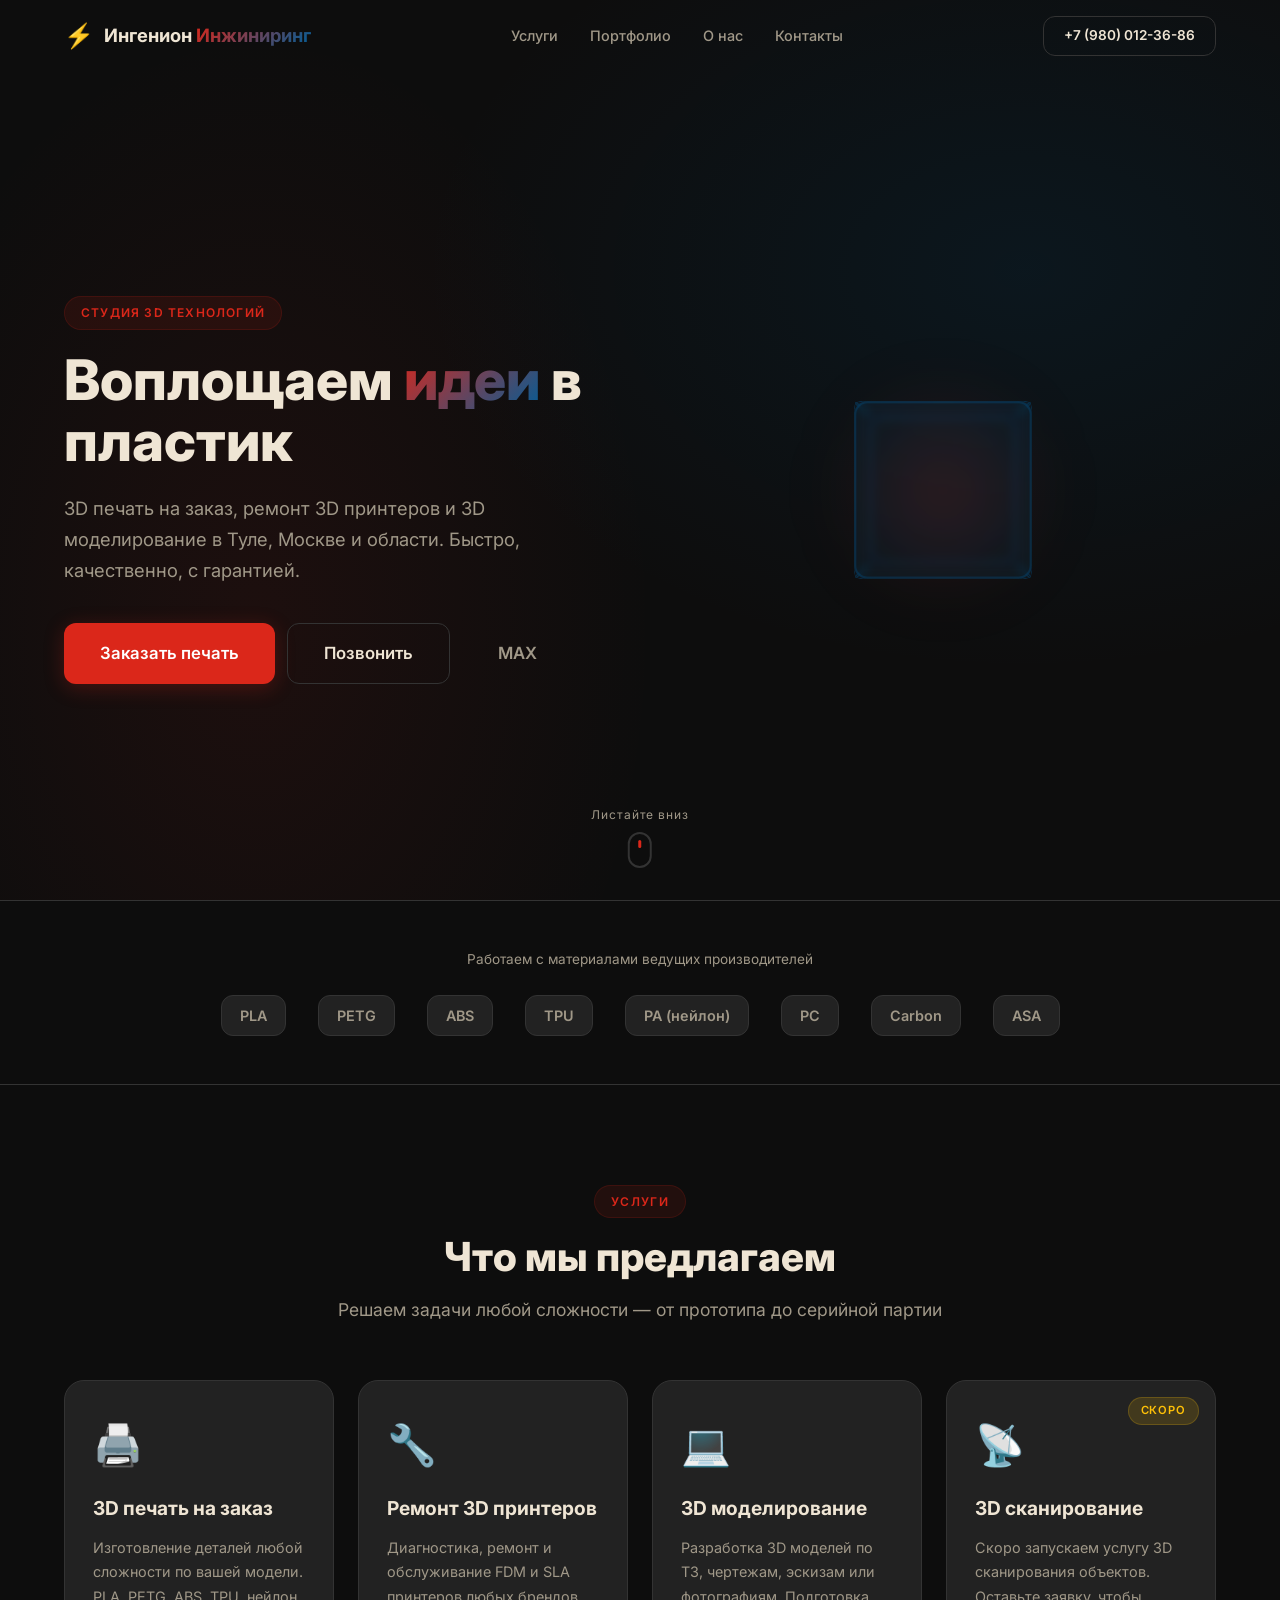
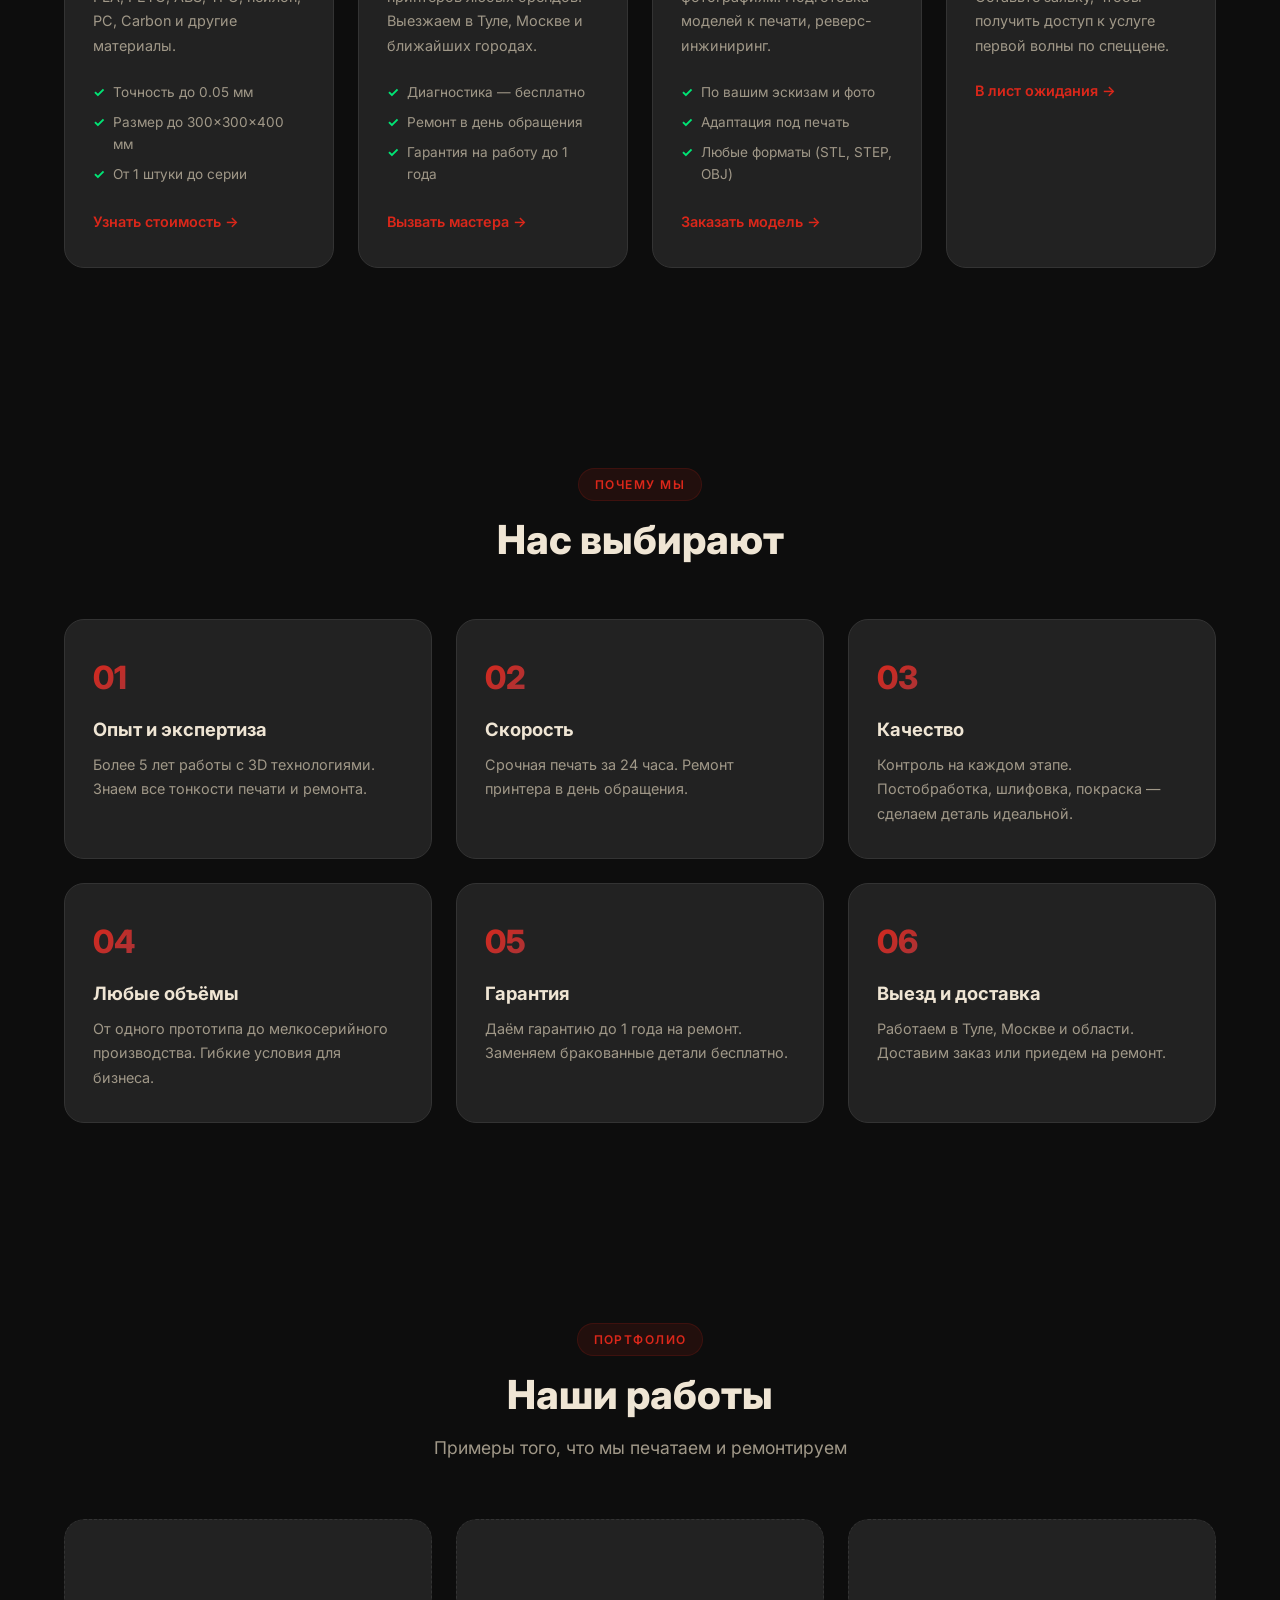
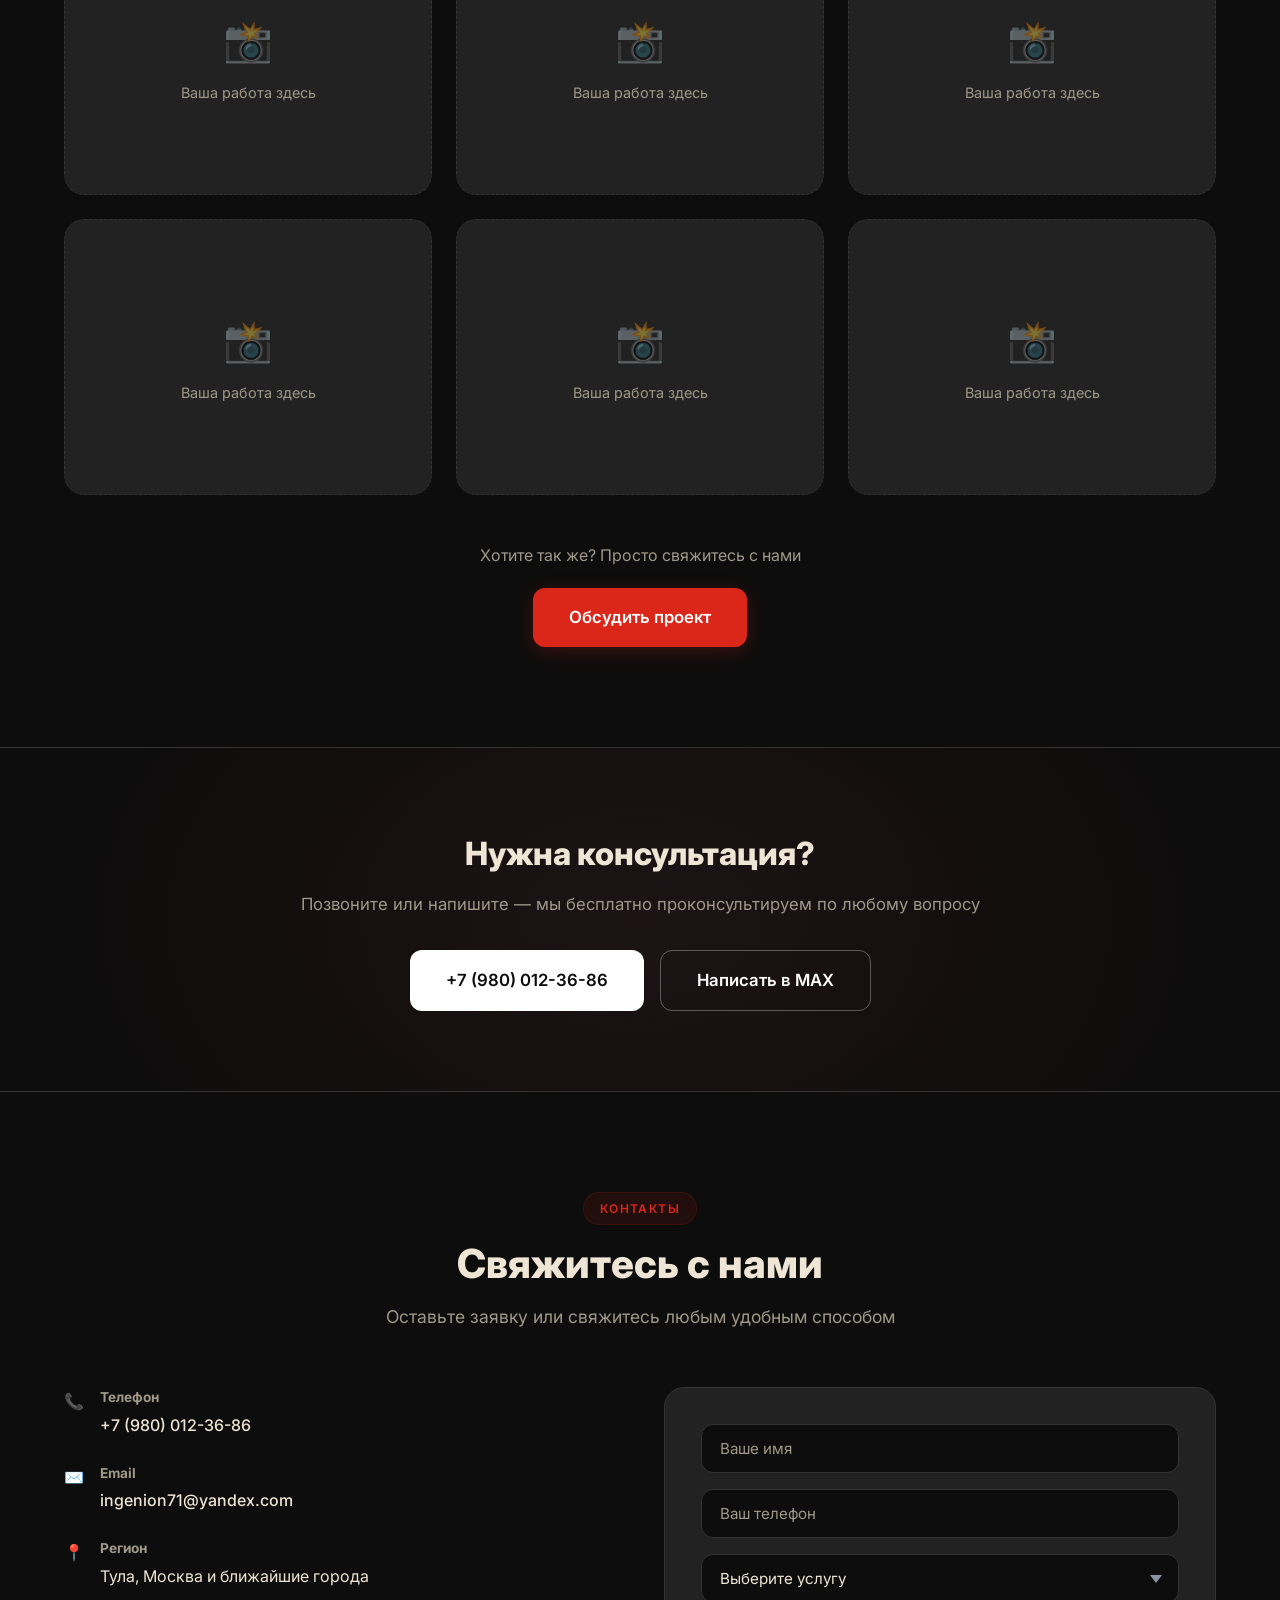
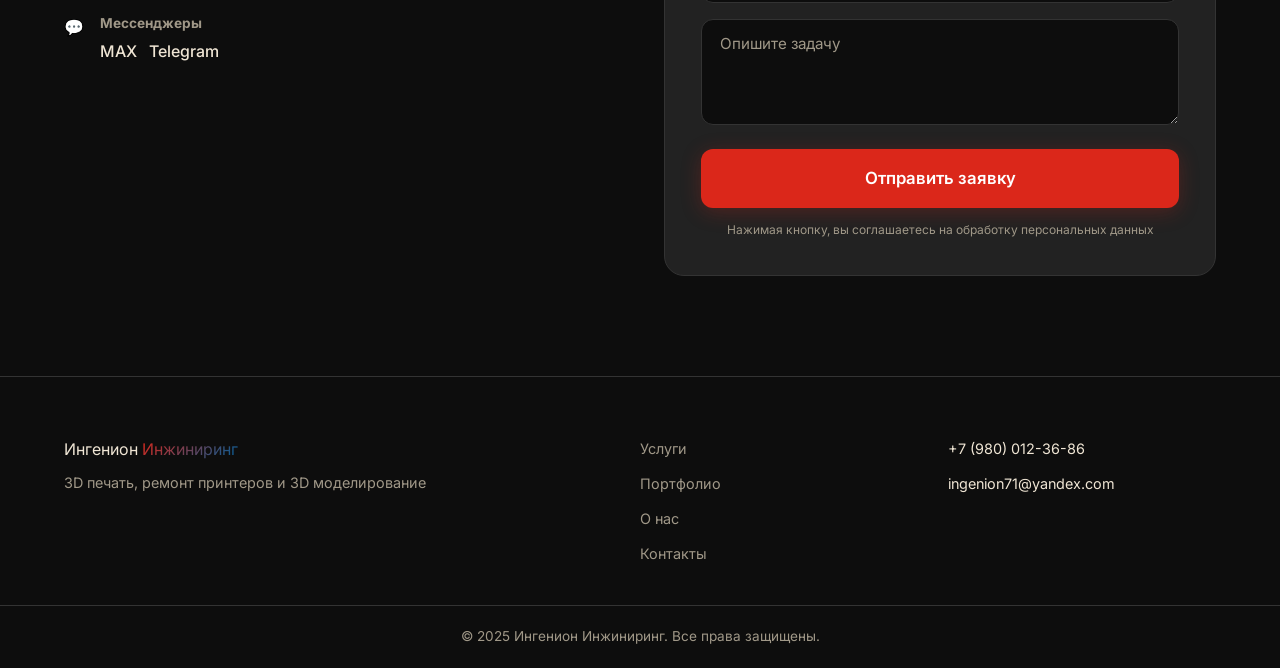
==== index.html @ 00304f0b "initial commit" ====
<!DOCTYPE html>
<html lang="ru">
<head>
  <meta charset="UTF-8">
  <meta name="viewport" content="width=device-width, initial-scale=1.0">
  <title>Ингенион Инжиниринг — 3D печать на заказ, ремонт 3D принтеров</title>
  <meta name="description" content="Ингенион Инжиниринг — профессиональная 3D печать на заказ, ремонт 3D принтеров и 3D моделирование. Тула, Москва и область.">
  <meta name="keywords" content="3д печать, ремонт 3д принтеров, 3д моделирование, 3д сканирование, Тула, Москва">
  <link rel="icon" type="image/svg+xml" href="data:image/svg+xml,<svg xmlns='http://www.w3.org/2000/svg' viewBox='0 0 100 100'><text y='.9em' font-size='90'>⚙️</text></svg>">

  <meta property="og:title" content="Ингенион Инжиниринг — 3D печать и ремонт">
  <meta property="og:description" content="Профессиональная 3D печать на заказ, ремонт 3D принтеров и моделирование">
  <meta property="og:type" content="website">
  <meta property="og:url" content="https://ingenion.ru">

  <link rel="preconnect" href="https://fonts.googleapis.com">
  <link rel="preconnect" href="https://fonts.gstatic.com" crossorigin>
  <link href="https://fonts.googleapis.com/css2?family=Inter:wght@400;500;600;700;800&family=JetBrains+Mono:wght@500&display=swap" rel="stylesheet">
  <link rel="stylesheet" href="css/style.css">
</head>
<body>

  <!-- PRELOADER -->
  <div class="preloader" id="preloader">
    <div class="preloader__spinner"></div>
  </div>

  <!-- HEADER / NAV -->
  <header class="header" id="header">
    <div class="container header__inner">
      <a href="#hero" class="logo">
        <span class="logo__icon">⚡</span>
        <span class="logo__text">Ингенион <span class="logo__accent">Инжиниринг</span></span>
      </a>
      <nav class="nav" id="nav">
        <ul class="nav__list">
          <li><a href="#services" class="nav__link">Услуги</a></li>
          <li><a href="#portfolio" class="nav__link">Портфолио</a></li>
          <li><a href="#about" class="nav__link">О нас</a></li>
          <li><a href="#contact" class="nav__link">Контакты</a></li>
        </ul>
      </nav>
      <div class="header__actions">
        <a href="tel:+79800123686" class="btn btn--sm btn--outline header__phone">+7 (980) 012-36-86</a>
        <button class="burger" id="burger" aria-label="Меню">
          <span></span><span></span><span></span>
        </button>
      </div>
    </div>
  </header>

  <!-- HERO -->
  <section class="hero" id="hero">
    <div class="hero__bg"></div>
    <div class="container hero__inner">
      <div class="hero__content animate-up">
        <span class="hero__badge">Студия 3D технологий</span>
        <h1 class="hero__title">Воплощаем <span class="text-accent">идеи</span> в пластик</h1>
        <p class="hero__subtitle">
          3D печать на заказ, ремонт 3D принтеров и 3D моделирование в Туле, Москве и области.
          Быстро, качественно, с гарантией.
        </p>
        <div class="hero__actions">
          <a href="#contact" class="btn btn--lg btn--primary">Заказать печать</a>
          <a href="tel:+79800123686" class="btn btn--lg btn--outline">Позвонить</a>
          <a href="#" target="_blank" rel="noopener" class="btn btn--lg btn--ghost">MAX</a>
        </div>
      </div>
      <div class="hero__visual animate-up" style="animation-delay:0.15s">
        <div class="hero__model">
          <div class="hero__cube">
            <div class="hero__cube-face hero__cube-face--front"></div>
            <div class="hero__cube-face hero__cube-face--back"></div>
            <div class="hero__cube-face hero__cube-face--right"></div>
            <div class="hero__cube-face hero__cube-face--left"></div>
            <div class="hero__cube-face hero__cube-face--top"></div>
            <div class="hero__cube-face hero__cube-face--bottom"></div>
            <div class="hero__cube-glow"></div>
          </div>
        </div>
      </div>
    </div>
    <div class="hero__scroll">
      <span>Листайте вниз</span>
      <div class="hero__scroll-mouse"></div>
    </div>
  </section>

  <!-- PARTNERS / TRUST BAR -->
  <section class="trust-bar">
    <div class="container">
      <p class="trust-bar__label">Работаем с материалами ведущих производителей</p>
      <div class="trust-bar__logos">
        <span>PLA</span><span>PETG</span><span>ABS</span><span>TPU</span>
        <span>PA (нейлон)</span><span>PC</span><span>Carbon</span><span>ASA</span>
      </div>
    </div>
  </section>

  <!-- SERVICES -->
  <section class="section services" id="services">
    <div class="container">
      <div class="section__header animate-up">
        <span class="section__tag">Услуги</span>
        <h2 class="section__title">Что мы предлагаем</h2>
        <p class="section__desc">Решаем задачи любой сложности — от прототипа до серийной партии</p>
      </div>
      <div class="services__grid">
        <div class="service-card animate-up" style="animation-delay:0.05s">
          <div class="service-card__icon">🖨️</div>
          <h3 class="service-card__title">3D печать на заказ</h3>
          <p class="service-card__desc">Изготовление деталей любой сложности по вашей модели. PLA, PETG, ABS, TPU, нейлон, PC, Carbon и другие материалы.</p>
          <ul class="service-card__features">
            <li>Точность до 0.05 мм</li>
            <li>Размер до 300×300×400 мм</li>
            <li>От 1 штуки до серии</li>
          </ul>
          <a href="#contact" class="service-card__cta">Узнать стоимость →</a>
        </div>

        <div class="service-card animate-up" style="animation-delay:0.1s">
          <div class="service-card__icon">🔧</div>
          <h3 class="service-card__title">Ремонт 3D принтеров</h3>
          <p class="service-card__desc">Диагностика, ремонт и обслуживание FDM и SLA принтеров любых брендов. Выезжаем в Туле, Москве и ближайших городах.</p>
          <ul class="service-card__features">
            <li>Диагностика — бесплатно</li>
            <li>Ремонт в день обращения</li>
            <li>Гарантия на работу до 1 года</li>
          </ul>
          <a href="#contact" class="service-card__cta">Вызвать мастера →</a>
        </div>

        <div class="service-card animate-up" style="animation-delay:0.15s">
          <div class="service-card__icon">💻</div>
          <h3 class="service-card__title">3D моделирование</h3>
          <p class="service-card__desc">Разработка 3D моделей по ТЗ, чертежам, эскизам или фотографиям. Подготовка моделей к печати, реверс-инжиниринг.</p>
          <ul class="service-card__features">
            <li>По вашим эскизам и фото</li>
            <li>Адаптация под печать</li>
            <li>Любые форматы (STL, STEP, OBJ)</li>
          </ul>
          <a href="#contact" class="service-card__cta">Заказать модель →</a>
        </div>

        <div class="service-card service-card--soon animate-up" style="animation-delay:0.2s">
          <div class="service-card__icon">📡</div>
          <h3 class="service-card__title">3D сканирование</h3>
          <p class="service-card__desc">Скоро запускаем услугу 3D сканирования объектов. Оставьте заявку, чтобы получить доступ к услуге первой волны по спеццене.</p>
          <span class="service-card__soon-badge">Скоро</span>
          <a href="#contact" class="service-card__cta">В лист ожидания →</a>
        </div>
      </div>
    </div>
  </section>

  <!-- WHY US -->
  <section class="section why" id="about">
    <div class="container">
      <div class="section__header animate-up">
        <span class="section__tag">Почему мы</span>
        <h2 class="section__title">Нас выбирают</h2>
      </div>
      <div class="why__grid">
        <div class="why-card animate-up">
          <div class="why-card__num">01</div>
          <h3 class="why-card__title">Опыт и экспертиза</h3>
          <p class="why-card__desc">Более 5 лет работы с 3D технологиями. Знаем все тонкости печати и ремонта.</p>
        </div>
        <div class="why-card animate-up" style="animation-delay:0.05s">
          <div class="why-card__num">02</div>
          <h3 class="why-card__title">Скорость</h3>
          <p class="why-card__desc">Срочная печать за 24 часа. Ремонт принтера в день обращения.</p>
        </div>
        <div class="why-card animate-up" style="animation-delay:0.1s">
          <div class="why-card__num">03</div>
          <h3 class="why-card__title">Качество</h3>
          <p class="why-card__desc">Контроль на каждом этапе. Постобработка, шлифовка, покраска — сделаем деталь идеальной.</p>
        </div>
        <div class="why-card animate-up" style="animation-delay:0.15s">
          <div class="why-card__num">04</div>
          <h3 class="why-card__title">Любые объёмы</h3>
          <p class="why-card__desc">От одного прототипа до мелкосерийного производства. Гибкие условия для бизнеса.</p>
        </div>
        <div class="why-card animate-up" style="animation-delay:0.2s">
          <div class="why-card__num">05</div>
          <h3 class="why-card__title">Гарантия</h3>
          <p class="why-card__desc">Даём гарантию до 1 года на ремонт. Заменяем бракованные детали бесплатно.</p>
        </div>
        <div class="why-card animate-up" style="animation-delay:0.25s">
          <div class="why-card__num">06</div>
          <h3 class="why-card__title">Выезд и доставка</h3>
          <p class="why-card__desc">Работаем в Туле, Москве и области. Доставим заказ или приедем на ремонт.</p>
        </div>
      </div>
    </div>
  </section>

  <!-- PORTFOLIO -->
  <section class="section portfolio" id="portfolio">
    <div class="container">
      <div class="section__header animate-up">
        <span class="section__tag">Портфолио</span>
        <h2 class="section__title">Наши работы</h2>
        <p class="section__desc">Примеры того, что мы печатаем и ремонтируем</p>
      </div>
      <div class="portfolio__grid">
        <div class="portfolio__item animate-up"><div class="portfolio__placeholder"><span>📸</span><p>Ваша работа здесь</p></div></div>
        <div class="portfolio__item animate-up" style="animation-delay:0.05s"><div class="portfolio__placeholder"><span>📸</span><p>Ваша работа здесь</p></div></div>
        <div class="portfolio__item animate-up" style="animation-delay:0.1s"><div class="portfolio__placeholder"><span>📸</span><p>Ваша работа здесь</p></div></div>
        <div class="portfolio__item animate-up" style="animation-delay:0.15s"><div class="portfolio__placeholder"><span>📸</span><p>Ваша работа здесь</p></div></div>
        <div class="portfolio__item animate-up" style="animation-delay:0.2s"><div class="portfolio__placeholder"><span>📸</span><p>Ваша работа здесь</p></div></div>
        <div class="portfolio__item animate-up" style="animation-delay:0.25s"><div class="portfolio__placeholder"><span>📸</span><p>Ваша работа здесь</p></div></div>
      </div>
      <div class="portfolio__cta animate-up">
        <p>Хотите так же? Просто свяжитесь с нами</p>
        <a href="#contact" class="btn btn--lg btn--primary">Обсудить проект</a>
      </div>
    </div>
  </section>

  <!-- CTA BANNER -->
  <section class="cta-banner">
    <div class="container">
      <div class="cta-banner__inner animate-up">
        <h2 class="cta-banner__title">Нужна консультация?</h2>
        <p class="cta-banner__desc">Позвоните или напишите — мы бесплатно проконсультируем по любому вопросу</p>
        <div class="cta-banner__actions">
          <a href="tel:+79800123686" class="btn btn--lg btn--white">+7 (980) 012-36-86</a>
          <a href="#" target="_blank" rel="noopener" class="btn btn--lg btn--outline btn--white-outline">Написать в MAX</a>
        </div>
      </div>
    </div>
  </section>

  <!-- CONTACT -->
  <section class="section contact" id="contact">
    <div class="container">
      <div class="section__header animate-up">
        <span class="section__tag">Контакты</span>
        <h2 class="section__title">Свяжитесь с нами</h2>
        <p class="section__desc">Оставьте заявку или свяжитесь любым удобным способом</p>
      </div>
      <div class="contact__grid">
        <div class="contact__info animate-up">
          <div class="contact__item">
            <span class="contact__icon">📞</span>
            <div>
              <strong>Телефон</strong>
              <a href="tel:+79800123686">+7 (980) 012-36-86</a>
            </div>
          </div>
          <div class="contact__item">
            <span class="contact__icon">✉️</span>
            <div>
              <strong>Email</strong>
              <a href="mailto:ingenion71@yandex.com">ingenion71@yandex.com</a>
            </div>
          </div>
          <div class="contact__item">
            <span class="contact__icon">📍</span>
            <div>
              <strong>Регион</strong>
              <span>Тула, Москва и ближайшие города</span>
            </div>
          </div>
          <div class="contact__item">
            <span class="contact__icon">💬</span>
            <div>
              <strong>Мессенджеры</strong>
              <div class="contact__socials">
                <a href="#" target="_blank" rel="noopener" class="contact__social-link">MAX</a>
                <a href="https://t.me/ingenion71" target="_blank" rel="noopener" class="contact__social-link">Telegram</a>
              </div>
            </div>
          </div>
        </div>

        <form class="contact__form animate-up" id="contactForm" style="animation-delay:0.1s">
          <div class="form__group">
            <input type="text" id="formName" class="form__input" placeholder="Ваше имя" required>
          </div>
          <div class="form__group">
            <input type="tel" id="formPhone" class="form__input" placeholder="Ваш телефон" required>
          </div>
          <div class="form__group">
            <select id="formService" class="form__input form__select">
              <option value="">Выберите услугу</option>
              <option value="3d-print">3D печать</option>
              <option value="repair">Ремонт принтера</option>
              <option value="modeling">3D моделирование</option>
              <option value="scanning">3D сканирование</option>
              <option value="other">Другое</option>
            </select>
          </div>
          <div class="form__group">
            <textarea id="formMessage" class="form__input form__textarea" placeholder="Опишите задачу" rows="4"></textarea>
          </div>
          <button type="submit" class="btn btn--lg btn--primary form__submit">Отправить заявку</button>
          <p class="form__note">Нажимая кнопку, вы соглашаетесь на обработку персональных данных</p>
        </form>
      </div>
    </div>
  </section>

  <!-- FOOTER -->
  <footer class="footer">
    <div class="container footer__inner">
      <div class="footer__brand">
        <span class="logo__text">Ингенион <span class="logo__accent">Инжиниринг</span></span>
        <p>3D печать, ремонт принтеров и 3D моделирование</p>
      </div>
      <div class="footer__links">
        <a href="#services">Услуги</a>
        <a href="#portfolio">Портфолио</a>
        <a href="#about">О нас</a>
        <a href="#contact">Контакты</a>
      </div>
      <div class="footer__contacts">
        <a href="tel:+79800123686">+7 (980) 012-36-86</a>
        <a href="mailto:ingenion71@yandex.com">ingenion71@yandex.com</a>
      </div>
    </div>
    <div class="footer__bottom">
      <div class="container">
        <p>&copy; 2025 Ингенион Инжиниринг. Все права защищены.</p>
      </div>
    </div>
  </footer>

  <!-- BACK TO TOP -->
  <button class="back-to-top" id="backToTop" aria-label="Наверх">↑</button>

  <script src="js/main.js"></script>
</body>
</html>
---- css/style.css ----
:root {
  --bg: #0d0d0d;
  --bg-alt: #1a1a1a;
  --bg-card: #222222;
  --surface: #2a2a2a;
  --border: #333333;
  --text: #efe5d4;
  --text-muted: #a09888;
  --accent: #db271a;
  --accent-hover: #e83d30;
  --accent-glow: rgba(219, 39, 26, 0.25);
  --secondary: #005d97;
  --secondary-hover: #0074b8;
  --secondary-glow: rgba(0, 93, 151, 0.25);
  --green: #00e676;
  --radius: 12px;
  --radius-lg: 20px;
  --transition: 0.3s cubic-bezier(0.4, 0, 0.2, 1);
}

*, *::before, *::after {
  margin: 0;
  padding: 0;
  box-sizing: border-box;
}

html {
  scroll-behavior: smooth;
  scroll-padding-top: 80px;
}

body {
  font-family: 'Inter', -apple-system, BlinkMacSystemFont, sans-serif;
  background: var(--bg);
  color: var(--text);
  line-height: 1.6;
  -webkit-font-smoothing: antialiased;
  overflow-x: hidden;
}

a { color: inherit; text-decoration: none; }
ul { list-style: none; }
img { max-width: 100%; display: block; }
button { cursor: pointer; border: none; background: none; font: inherit; color: inherit; }

.container {
  max-width: 1200px;
  margin: 0 auto;
  padding: 0 24px;
}

.section {
  padding: 100px 0;
}

.section__header {
  text-align: center;
  max-width: 640px;
  margin: 0 auto 56px;
}

.section__tag {
  display: inline-block;
  font-size: 0.75rem;
  font-weight: 600;
  letter-spacing: 0.12em;
  text-transform: uppercase;
  color: var(--accent);
  background: rgba(219, 39, 26, 0.1);
  padding: 6px 16px;
  border-radius: 100px;
  margin-bottom: 16px;
  border: 1px solid rgba(219, 39, 26, 0.15);
}

.section__title {
  font-size: 2.5rem;
  font-weight: 800;
  line-height: 1.15;
  margin-bottom: 16px;
}

.section__desc {
  font-size: 1.1rem;
  color: var(--text-muted);
}

.text-accent {
  background: linear-gradient(135deg, var(--accent), var(--secondary));
  -webkit-background-clip: text;
  -webkit-text-fill-color: transparent;
  background-clip: text;
}

/* BUTTONS */
.btn {
  display: inline-flex;
  align-items: center;
  justify-content: center;
  gap: 8px;
  font-weight: 600;
  border-radius: var(--radius);
  transition: var(--transition);
  white-space: nowrap;
  font-size: 0.95rem;
  padding: 12px 28px;
}

.btn--sm { padding: 8px 20px; font-size: 0.85rem; }
.btn--lg { padding: 16px 36px; font-size: 1.05rem; }

.btn--primary {
  background: var(--accent);
  color: #fff;
  box-shadow: 0 4px 20px var(--accent-glow);
}
.btn--primary:hover {
  background: var(--accent-hover);
  box-shadow: 0 6px 30px var(--accent-glow);
  transform: translateY(-2px);
}

.btn--outline {
  border: 1px solid var(--border);
  color: var(--text);
}
.btn--outline:hover {
  border-color: var(--accent);
  color: var(--accent);
  transform: translateY(-2px);
}

.btn--ghost {
  color: var(--text-muted);
}
.btn--ghost:hover {
  color: var(--text);
  transform: translateY(-2px);
}

.btn--white {
  background: #fff;
  color: var(--bg);
}
.btn--white:hover {
  background: #e4e8f0;
  transform: translateY(-2px);
}

.btn--white-outline {
  border-color: rgba(255,255,255,0.3);
  color: #fff;
}
.btn--white-outline:hover {
  border-color: #fff;
  transform: translateY(-2px);
}

/* PRELOADER */
.preloader {
  position: fixed;
  inset: 0;
  z-index: 9999;
  background: var(--bg);
  display: flex;
  align-items: center;
  justify-content: center;
  transition: opacity 0.5s, visibility 0.5s;
}
.preloader.hidden {
  opacity: 0;
  visibility: hidden;
}
.preloader__spinner {
  width: 40px;
  height: 40px;
  border: 3px solid var(--border);
  border-top-color: var(--accent);
  border-radius: 50%;
  animation: spin 0.8s linear infinite;
}
@keyframes spin {
  to { transform: rotate(360deg); }
}

/* HEADER */
.header {
  position: fixed;
  top: 0;
  left: 0;
  right: 0;
  z-index: 100;
  padding: 16px 0;
  transition: var(--transition);
}
.header.scrolled {
  background: rgba(11, 13, 18, 0.85);
  backdrop-filter: blur(20px);
  -webkit-backdrop-filter: blur(20px);
  border-bottom: 1px solid var(--border);
  padding: 10px 0;
}
.header__inner {
  display: flex;
  align-items: center;
  justify-content: space-between;
}

.logo {
  display: flex;
  align-items: center;
  gap: 10px;
  font-weight: 700;
  font-size: 1.15rem;
}
.logo__icon {
  font-size: 1.5rem;
}
.logo__accent {
  background: linear-gradient(135deg, var(--accent), var(--secondary));
  -webkit-background-clip: text;
  -webkit-text-fill-color: transparent;
  background-clip: text;
}

.nav__list {
  display: flex;
  gap: 32px;
}
.nav__link {
  font-size: 0.9rem;
  font-weight: 500;
  color: var(--text-muted);
  transition: var(--transition);
  position: relative;
}
.nav__link::after {
  content: '';
  position: absolute;
  bottom: -4px;
  left: 0;
  width: 0;
  height: 2px;
  background: var(--accent);
  transition: var(--transition);
}
.nav__link:hover {
  color: var(--text);
}
.nav__link:hover::after {
  width: 100%;
}

.header__actions {
  display: flex;
  align-items: center;
  gap: 16px;
}

.header__phone {
  display: none;
}

.burger {
  display: none;
  flex-direction: column;
  gap: 5px;
  padding: 4px;
}
.burger span {
  display: block;
  width: 24px;
  height: 2px;
  background: var(--text);
  border-radius: 2px;
  transition: var(--transition);
}
.burger.active span:nth-child(1) {
  transform: rotate(45deg) translate(5px, 5px);
}
.burger.active span:nth-child(2) {
  opacity: 0;
}
.burger.active span:nth-child(3) {
  transform: rotate(-45deg) translate(5px, -5px);
}

/* HERO */
.hero {
  position: relative;
  min-height: 100vh;
  display: flex;
  align-items: center;
  padding-top: 80px;
  overflow: hidden;
}
.hero__bg {
  position: absolute;
  inset: 0;
  background:
    radial-gradient(ellipse 600px 400px at 80% 30%, rgba(0,93,151,0.12), transparent),
    radial-gradient(ellipse 400px 600px at 20% 70%, rgba(219,39,26,0.08), transparent);
  pointer-events: none;
}
.hero__inner {
  display: grid;
  grid-template-columns: 1fr 1fr;
  gap: 60px;
  align-items: center;
  width: 100%;
}
.hero__content {
  max-width: 580px;
}
.hero__badge {
  display: inline-block;
  font-size: 0.75rem;
  font-weight: 600;
  letter-spacing: 0.1em;
  text-transform: uppercase;
  color: var(--accent);
  background: rgba(219, 39, 26, 0.1);
  padding: 6px 16px;
  border-radius: 100px;
  margin-bottom: 20px;
  border: 1px solid rgba(219, 39, 26, 0.15);
}
.hero__title {
  font-size: 3.5rem;
  font-weight: 800;
  line-height: 1.1;
  margin-bottom: 20px;
}
.hero__subtitle {
  font-size: 1.15rem;
  color: var(--text-muted);
  line-height: 1.7;
  margin-bottom: 36px;
}
.hero__actions {
  display: flex;
  flex-wrap: wrap;
  gap: 12px;
}

/* 3D Cube */
.hero__visual {
  display: flex;
  align-items: center;
  justify-content: center;
}
.hero__model {
  perspective: 800px;
  width: 260px;
  height: 260px;
}
.hero__cube {
  width: 160px;
  height: 160px;
  position: relative;
  transform-style: preserve-3d;
  animation: cubeRotate 12s ease-in-out infinite;
  margin: 50px auto;
}
.hero__cube-face {
  position: absolute;
  width: 160px;
  height: 160px;
  border: 2px solid rgba(0, 93, 151, 0.3);
  border-radius: 12px;
  background: rgba(0, 93, 151, 0.05);
  backdrop-filter: blur(4px);
}
.hero__cube-face--front  { transform: translateZ(80px); }
.hero__cube-face--back   { transform: rotateY(180deg) translateZ(80px); }
.hero__cube-face--right  { transform: rotateY(90deg) translateZ(80px); }
.hero__cube-face--left   { transform: rotateY(-90deg) translateZ(80px); }
.hero__cube-face--top    { transform: rotateX(90deg) translateZ(80px); }
.hero__cube-face--bottom { transform: rotateX(-90deg) translateZ(80px); }

.hero__cube-glow {
  position: absolute;
  width: 200px;
  height: 200px;
  background: radial-gradient(circle, var(--accent-glow), transparent 70%);
  top: -20px;
  left: -20px;
  filter: blur(40px);
  animation: glowPulse 3s ease-in-out infinite;
  pointer-events: none;
}

@keyframes cubeRotate {
  0%, 100% { transform: rotateX(-20deg) rotateY(0deg); }
  25% { transform: rotateX(-30deg) rotateY(90deg); }
  50% { transform: rotateX(-20deg) rotateY(180deg); }
  75% { transform: rotateX(-10deg) rotateY(270deg); }
}
@keyframes glowPulse {
  0%, 100% { opacity: 0.5; transform: scale(1); }
  50% { opacity: 1; transform: scale(1.2); }
}

/* Scroll indicator */
.hero__scroll {
  position: absolute;
  bottom: 32px;
  left: 50%;
  transform: translateX(-50%);
  display: flex;
  flex-direction: column;
  align-items: center;
  gap: 8px;
  font-size: 0.75rem;
  color: var(--text-muted);
  letter-spacing: 0.08em;
}
.hero__scroll-mouse {
  width: 24px;
  height: 36px;
  border: 2px solid var(--border);
  border-radius: 12px;
  position: relative;
}
.hero__scroll-mouse::before {
  content: '';
  position: absolute;
  top: 6px;
  left: 50%;
  transform: translateX(-50%);
  width: 3px;
  height: 8px;
  background: var(--accent);
  border-radius: 2px;
  animation: scrollAnim 1.5s ease-in-out infinite;
}
@keyframes scrollAnim {
  0% { opacity: 1; transform: translateX(-50%) translateY(0); }
  100% { opacity: 0; transform: translateX(-50%) translateY(12px); }
}

/* TRUST BAR */
.trust-bar {
  padding: 48px 0;
  border-top: 1px solid var(--border);
  border-bottom: 1px solid var(--border);
  text-align: center;
}
.trust-bar__label {
  font-size: 0.85rem;
  color: var(--text-muted);
  margin-bottom: 24px;
}
.trust-bar__logos {
  display: flex;
  flex-wrap: wrap;
  justify-content: center;
  gap: 12px 32px;
}
.trust-bar__logos span {
  font-size: 0.9rem;
  font-weight: 600;
  color: var(--text-muted);
  padding: 8px 18px;
  background: var(--bg-card);
  border-radius: var(--radius);
  border: 1px solid var(--border);
}

/* SERVICES */
.services__grid {
  display: grid;
  grid-template-columns: repeat(auto-fit, minmax(260px, 1fr));
  gap: 24px;
}

.service-card {
  background: var(--bg-card);
  border: 1px solid var(--border);
  border-radius: var(--radius-lg);
  padding: 32px 28px;
  transition: var(--transition);
  position: relative;
}
.service-card:hover {
  border-color: var(--accent);
  transform: translateY(-4px);
  box-shadow: 0 12px 40px rgba(0,0,0,0.3);
}
.service-card--soon {
  opacity: 0.6;
}
.service-card--soon:hover {
  opacity: 0.8;
}
.service-card__icon {
  font-size: 2.5rem;
  margin-bottom: 16px;
}
.service-card__title {
  font-size: 1.2rem;
  font-weight: 700;
  margin-bottom: 12px;
}
.service-card__desc {
  font-size: 0.9rem;
  color: var(--text-muted);
  line-height: 1.7;
  margin-bottom: 20px;
}
.service-card__features {
  margin-bottom: 20px;
}
.service-card__features li {
  font-size: 0.85rem;
  color: var(--text-muted);
  padding: 4px 0;
  padding-left: 20px;
  position: relative;
}
.service-card__features li::before {
  content: '✓';
  position: absolute;
  left: 0;
  color: var(--green);
  font-weight: 700;
}
.service-card__cta {
  font-size: 0.9rem;
  font-weight: 600;
  color: var(--accent);
  transition: var(--transition);
}
.service-card__cta:hover {
  gap: 12px;
  color: var(--accent-hover);
}
.service-card__soon-badge {
  position: absolute;
  top: 16px;
  right: 16px;
  font-size: 0.7rem;
  font-weight: 600;
  text-transform: uppercase;
  letter-spacing: 0.08em;
  padding: 4px 12px;
  border-radius: 100px;
  background: rgba(255, 193, 7, 0.15);
  color: #ffc107;
  border: 1px solid rgba(255, 193, 7, 0.2);
}

/* WHY US */
.why__grid {
  display: grid;
  grid-template-columns: repeat(auto-fit, minmax(300px, 1fr));
  gap: 24px;
}
.why-card {
  background: var(--bg-card);
  border: 1px solid var(--border);
  border-radius: var(--radius-lg);
  padding: 32px 28px;
  transition: var(--transition);
}
.why-card:hover {
  border-color: var(--accent);
  transform: translateY(-4px);
  box-shadow: 0 12px 40px rgba(0,0,0,0.3);
}
.why-card__num {
  font-size: 2rem;
  font-weight: 800;
  background: linear-gradient(135deg, var(--accent), var(--secondary));
  -webkit-background-clip: text;
  -webkit-text-fill-color: transparent;
  background-clip: text;
  margin-bottom: 12px;
}
.why-card__title {
  font-size: 1.15rem;
  font-weight: 700;
  margin-bottom: 8px;
}
.why-card__desc {
  font-size: 0.9rem;
  color: var(--text-muted);
  line-height: 1.7;
}

/* PORTFOLIO */
.portfolio__grid {
  display: grid;
  grid-template-columns: repeat(auto-fit, minmax(300px, 1fr));
  gap: 24px;
  margin-bottom: 48px;
}
.portfolio__item {
  border-radius: var(--radius-lg);
  overflow: hidden;
  aspect-ratio: 4/3;
}
.portfolio__placeholder {
  width: 100%;
  height: 100%;
  background: var(--bg-card);
  border: 1px dashed var(--border);
  border-radius: var(--radius-lg);
  display: flex;
  flex-direction: column;
  align-items: center;
  justify-content: center;
  gap: 8px;
  color: var(--text-muted);
  font-size: 0.9rem;
  transition: var(--transition);
}
.portfolio__placeholder span {
  font-size: 2.5rem;
  opacity: 0.4;
}
.portfolio__item:hover .portfolio__placeholder {
  border-color: var(--accent);
  background: rgba(0, 93, 151, 0.05);
}
.portfolio__cta {
  text-align: center;
}
.portfolio__cta p {
  color: var(--text-muted);
  margin-bottom: 20px;
}

/* CTA BANNER */
.cta-banner {
  background:
    radial-gradient(ellipse 600px 400px at 50% 50%, rgba(219,39,26,0.08), transparent), radial-gradient(ellipse 400px 300px at 50% 50%, rgba(0,93,151,0.06), transparent);
  padding: 80px 0;
  border-top: 1px solid var(--border);
  border-bottom: 1px solid var(--border);
}
.cta-banner__inner {
  text-align: center;
}
.cta-banner__title {
  font-size: 2rem;
  font-weight: 800;
  margin-bottom: 12px;
}
.cta-banner__desc {
  font-size: 1.05rem;
  color: var(--text-muted);
  margin-bottom: 32px;
}
.cta-banner__actions {
  display: flex;
  gap: 16px;
  justify-content: center;
  flex-wrap: wrap;
}

/* CONTACT */
.contact__grid {
  display: grid;
  grid-template-columns: 1fr 1fr;
  gap: 48px;
  align-items: start;
}
.contact__info {
  display: flex;
  flex-direction: column;
  gap: 24px;
}
.contact__item {
  display: flex;
  gap: 16px;
  align-items: flex-start;
}
.contact__icon {
  font-size: 1.5rem;
  flex-shrink: 0;
  margin-top: 2px;
}
.contact__item strong {
  display: block;
  font-size: 0.85rem;
  color: var(--text-muted);
  margin-bottom: 4px;
}
.contact__item a {
  font-size: 1rem;
  font-weight: 500;
  transition: var(--transition);
}
.contact__item a:hover {
  color: var(--accent);
}
.contact__item span {
  font-size: 1rem;
}
.contact__socials {
  display: flex;
  gap: 12px;
  margin-top: 4px;
}
.contact__social-link {
  font-weight: 600;
  font-size: 0.95rem;
}

/* FORM */
.contact__form {
  background: var(--bg-card);
  border: 1px solid var(--border);
  border-radius: var(--radius-lg);
  padding: 36px;
}
.form__group {
  margin-bottom: 16px;
}
.form__input {
  width: 100%;
  padding: 14px 18px;
  background: var(--bg);
  border: 1px solid var(--border);
  border-radius: var(--radius);
  color: var(--text);
  font-size: 0.95rem;
  font-family: inherit;
  transition: var(--transition);
  outline: none;
}
.form__input::placeholder {
  color: var(--text-muted);
}
.form__input:focus {
  border-color: var(--accent);
  box-shadow: 0 0 0 3px var(--accent-glow);
}
.form__select {
  appearance: none;
  background-image: url("data:image/svg+xml,%3Csvg xmlns='http://www.w3.org/2000/svg' width='12' height='8' viewBox='0 0 12 8'%3E%3Cpath fill='%238a94a6' d='M6 8L0 0h12z'/%3E%3C/svg%3E");
  background-repeat: no-repeat;
  background-position: right 16px center;
  padding-right: 40px;
}
.form__textarea {
  resize: vertical;
  min-height: 100px;
}
.form__submit {
  width: 100%;
}
.form__note {
  font-size: 0.75rem;
  color: var(--text-muted);
  text-align: center;
  margin-top: 12px;
}

/* FOOTER */
.footer {
  padding: 60px 0 0;
  border-top: 1px solid var(--border);
}
.footer__inner {
  display: grid;
  grid-template-columns: 2fr 1fr 1fr;
  gap: 40px;
  padding-bottom: 40px;
}
.footer__brand p {
  font-size: 0.9rem;
  color: var(--text-muted);
  margin-top: 8px;
}
.footer__links {
  display: flex;
  flex-direction: column;
  gap: 12px;
}
.footer__links a {
  font-size: 0.9rem;
  color: var(--text-muted);
  transition: var(--transition);
}
.footer__links a:hover {
  color: var(--text);
}
.footer__contacts {
  display: flex;
  flex-direction: column;
  gap: 12px;
}
.footer__contacts a {
  font-size: 0.9rem;
  transition: var(--transition);
}
.footer__contacts a:hover {
  color: var(--accent);
}
.footer__bottom {
  border-top: 1px solid var(--border);
  padding: 20px 0;
  text-align: center;
  font-size: 0.85rem;
  color: var(--text-muted);
}

/* BACK TO TOP */
.back-to-top {
  position: fixed;
  bottom: 32px;
  right: 32px;
  width: 48px;
  height: 48px;
  border-radius: 50%;
  background: var(--accent);
  color: #fff;
  font-size: 1.25rem;
  display: flex;
  align-items: center;
  justify-content: center;
  opacity: 0;
  visibility: hidden;
  transform: translateY(20px);
  transition: var(--transition);
  box-shadow: 0 4px 20px var(--accent-glow);
  z-index: 50;
}
.back-to-top.visible {
  opacity: 1;
  visibility: visible;
  transform: translateY(0);
}
.back-to-top:hover {
  background: var(--accent-hover);
  transform: translateY(-4px);
}

/* ANIMATIONS */
.animate-up {
  opacity: 0;
  transform: translateY(40px);
  transition: opacity 0.6s ease, transform 0.6s ease;
}
.animate-up.visible {
  opacity: 1;
  transform: translateY(0);
}

/* RESPONSIVE */
@media (max-width: 968px) {
  .hero__inner {
    grid-template-columns: 1fr;
    gap: 40px;
    text-align: center;
  }
  .hero__content { max-width: 100%; }
  .hero__actions { justify-content: center; }
  .hero__title { font-size: 2.5rem; }
  .hero__visual { display: none; }
  .contact__grid { grid-template-columns: 1fr; }
  .footer__inner { grid-template-columns: 1fr; text-align: center; }
  .footer__links, .footer__contacts { align-items: center; }
}

@media (max-width: 768px) {
  .nav {
    position: fixed;
    top: 0;
    right: -100%;
    width: 280px;
    height: 100vh;
    background: var(--bg-alt);
    border-left: 1px solid var(--border);
    padding: 100px 32px 32px;
    transition: var(--transition);
    z-index: 90;
  }
  .nav.open {
    right: 0;
  }
  .nav__list {
    flex-direction: column;
    gap: 24px;
  }
  .nav__link {
    font-size: 1.1rem;
  }
  .burger {
    display: flex;
  }

  .section { padding: 60px 0; }
  .section__title { font-size: 1.75rem; }
  .hero__title { font-size: 2rem; }
  .hero__actions { flex-direction: column; align-items: stretch; }
  .hero__actions .btn { width: 100%; }
  .services__grid { grid-template-columns: 1fr; }
  .why__grid { grid-template-columns: 1fr; }
  .portfolio__grid { grid-template-columns: 1fr; }
  .cta-banner__actions { flex-direction: column; align-items: stretch; }
  .cta-banner__actions .btn { width: 100%; }
}

@media (min-width: 768px) {
  .header__phone {
    display: inline-flex;
  }
}
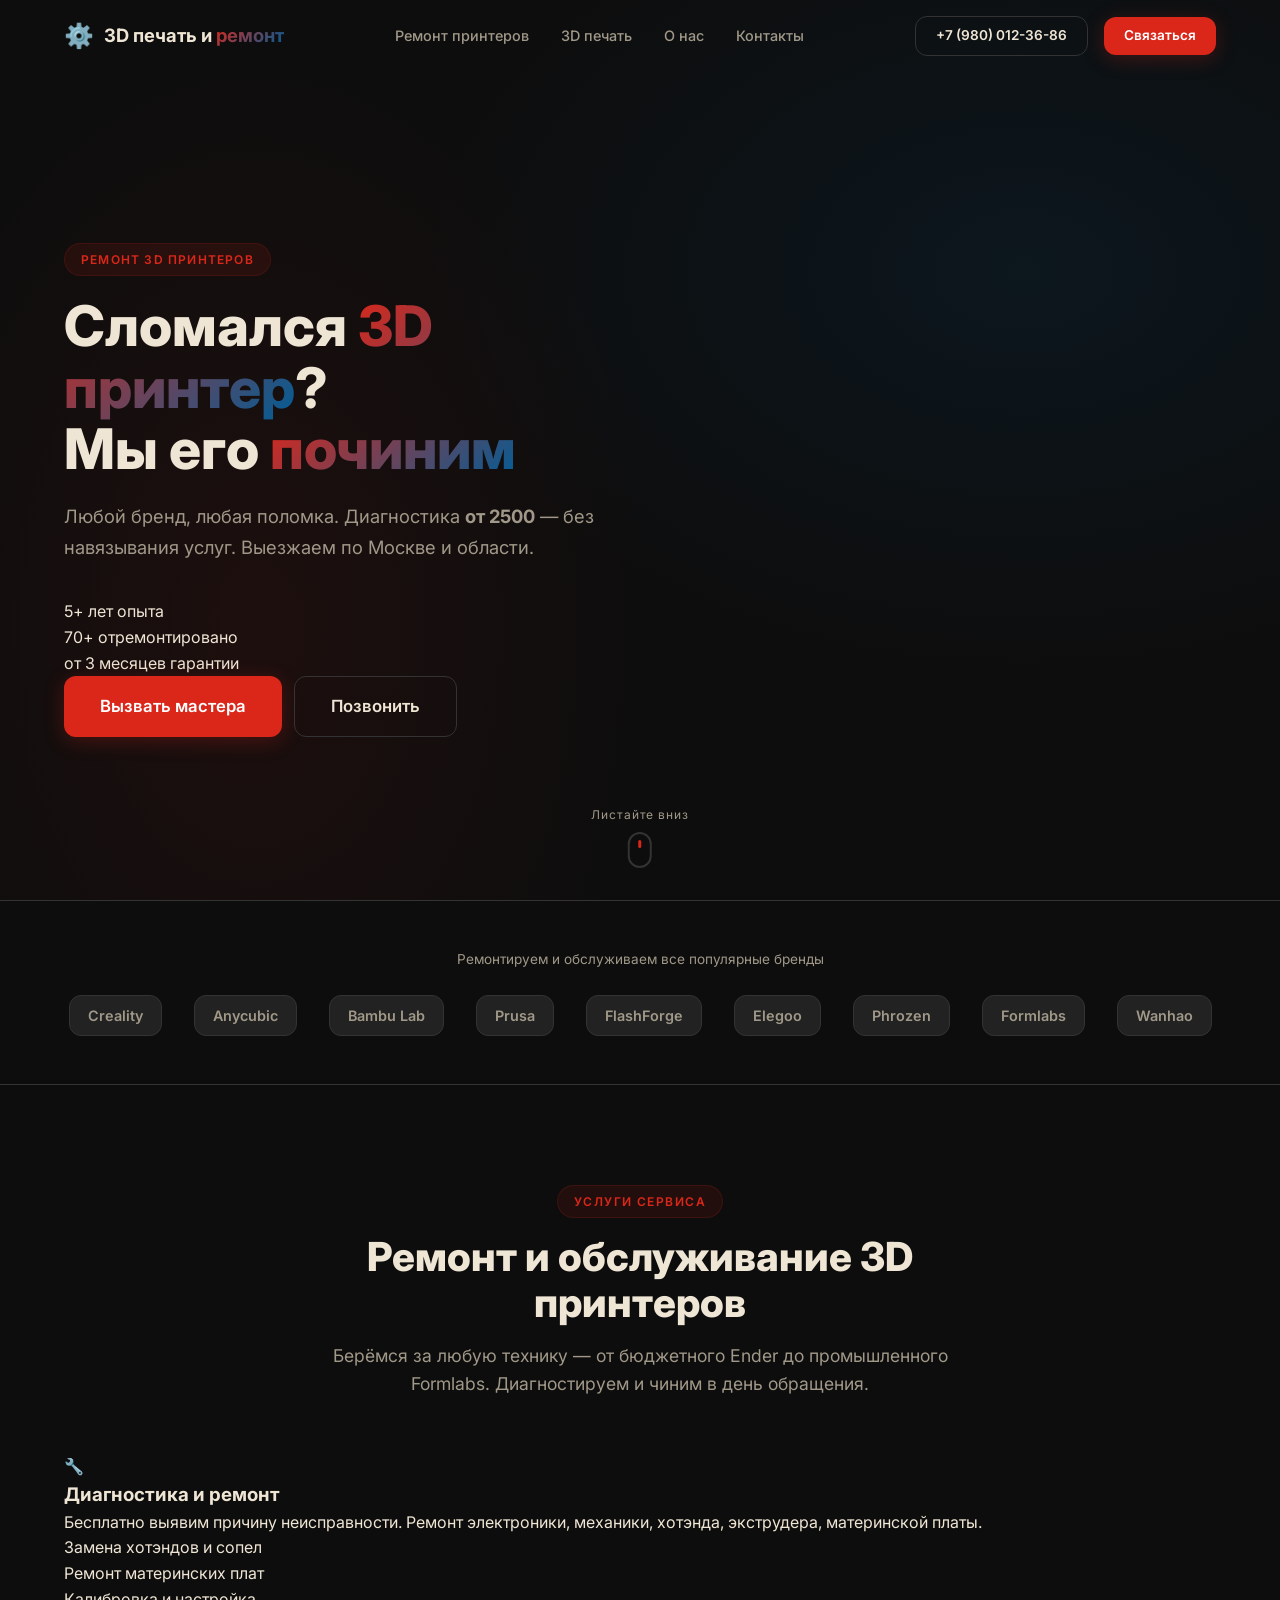
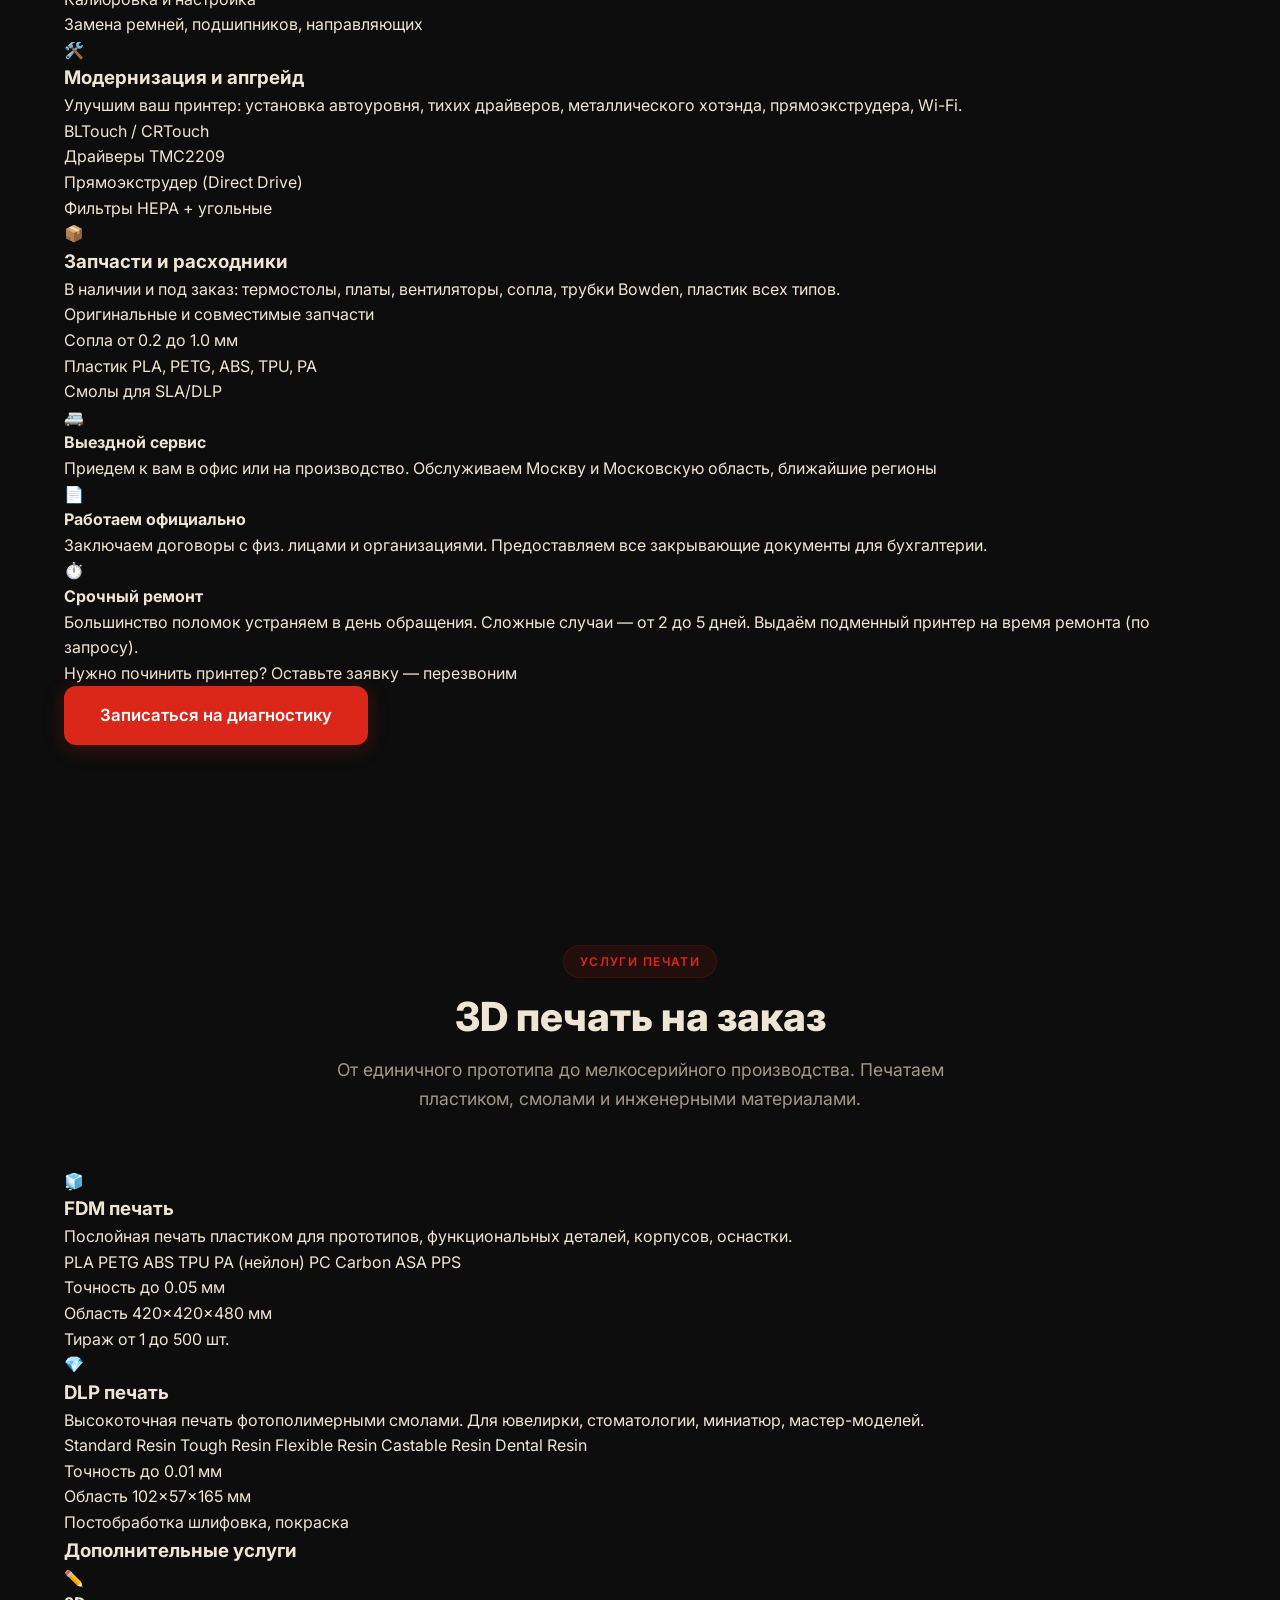
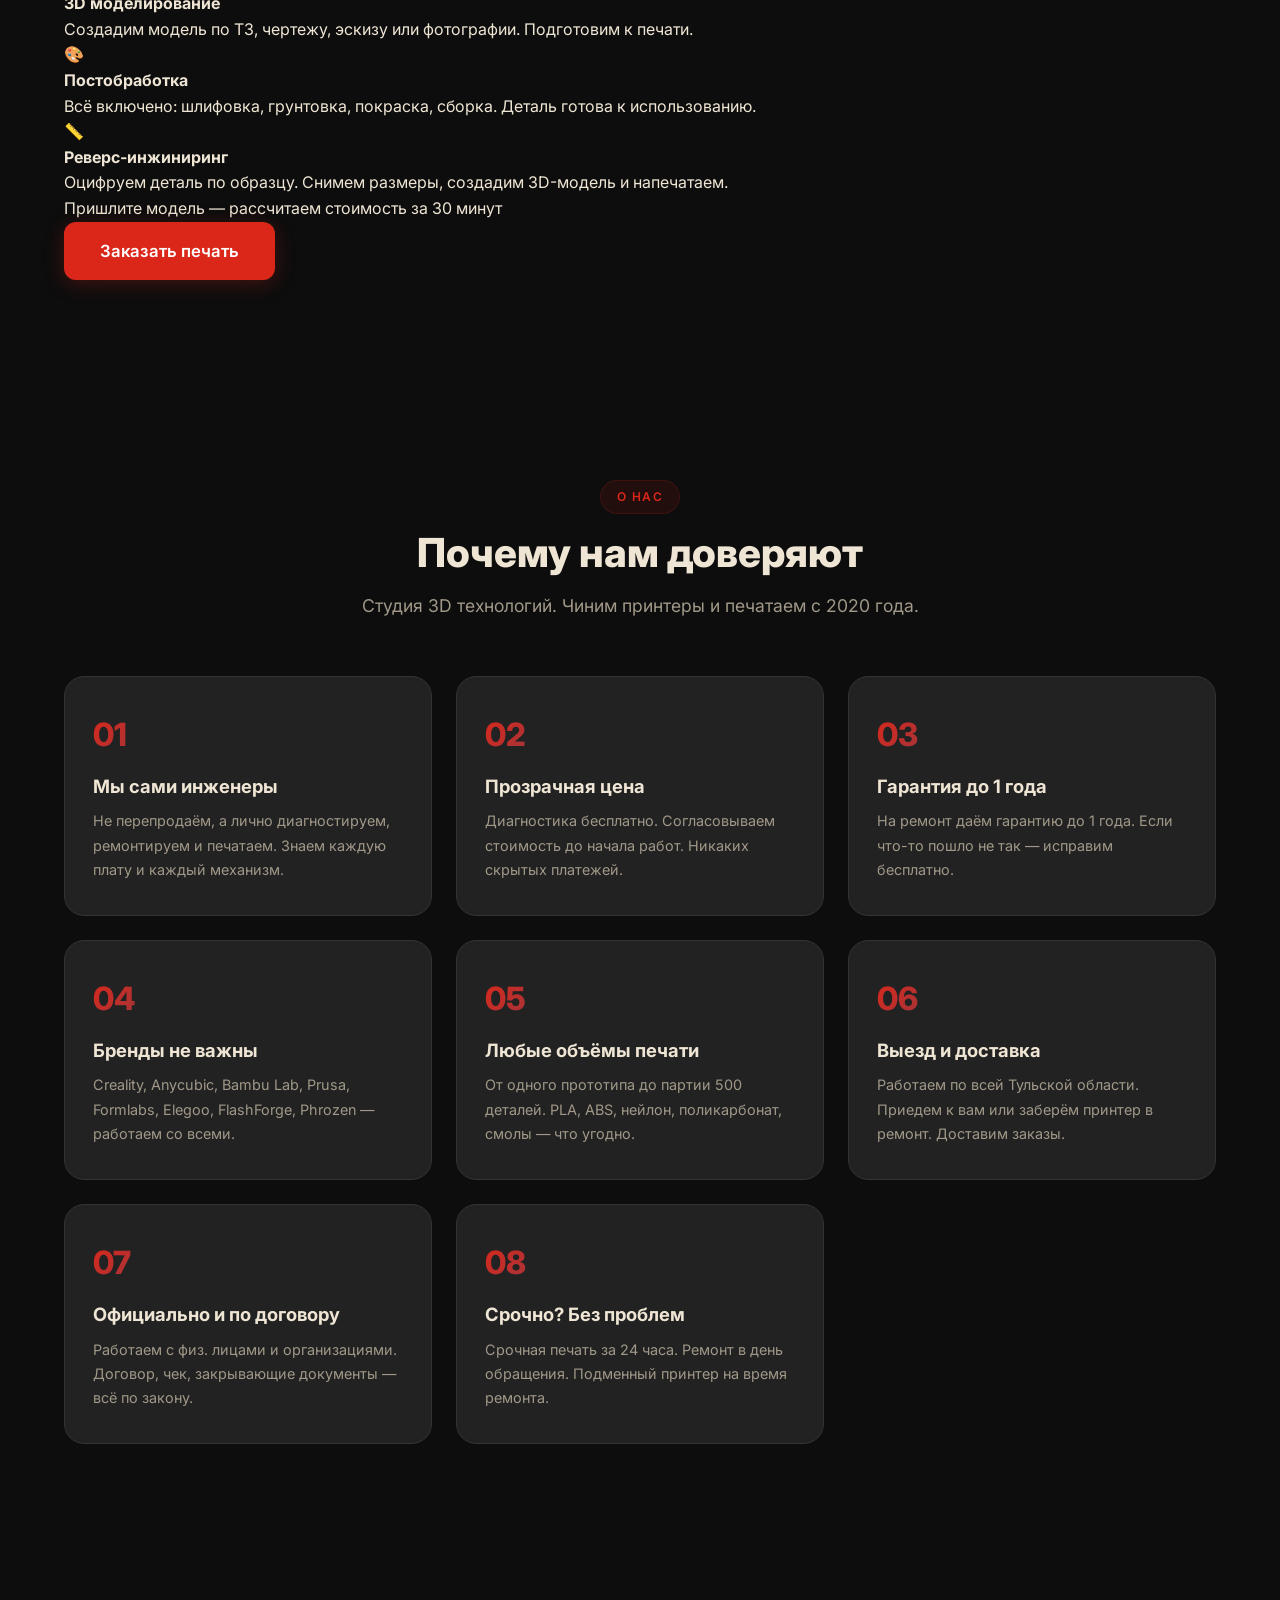
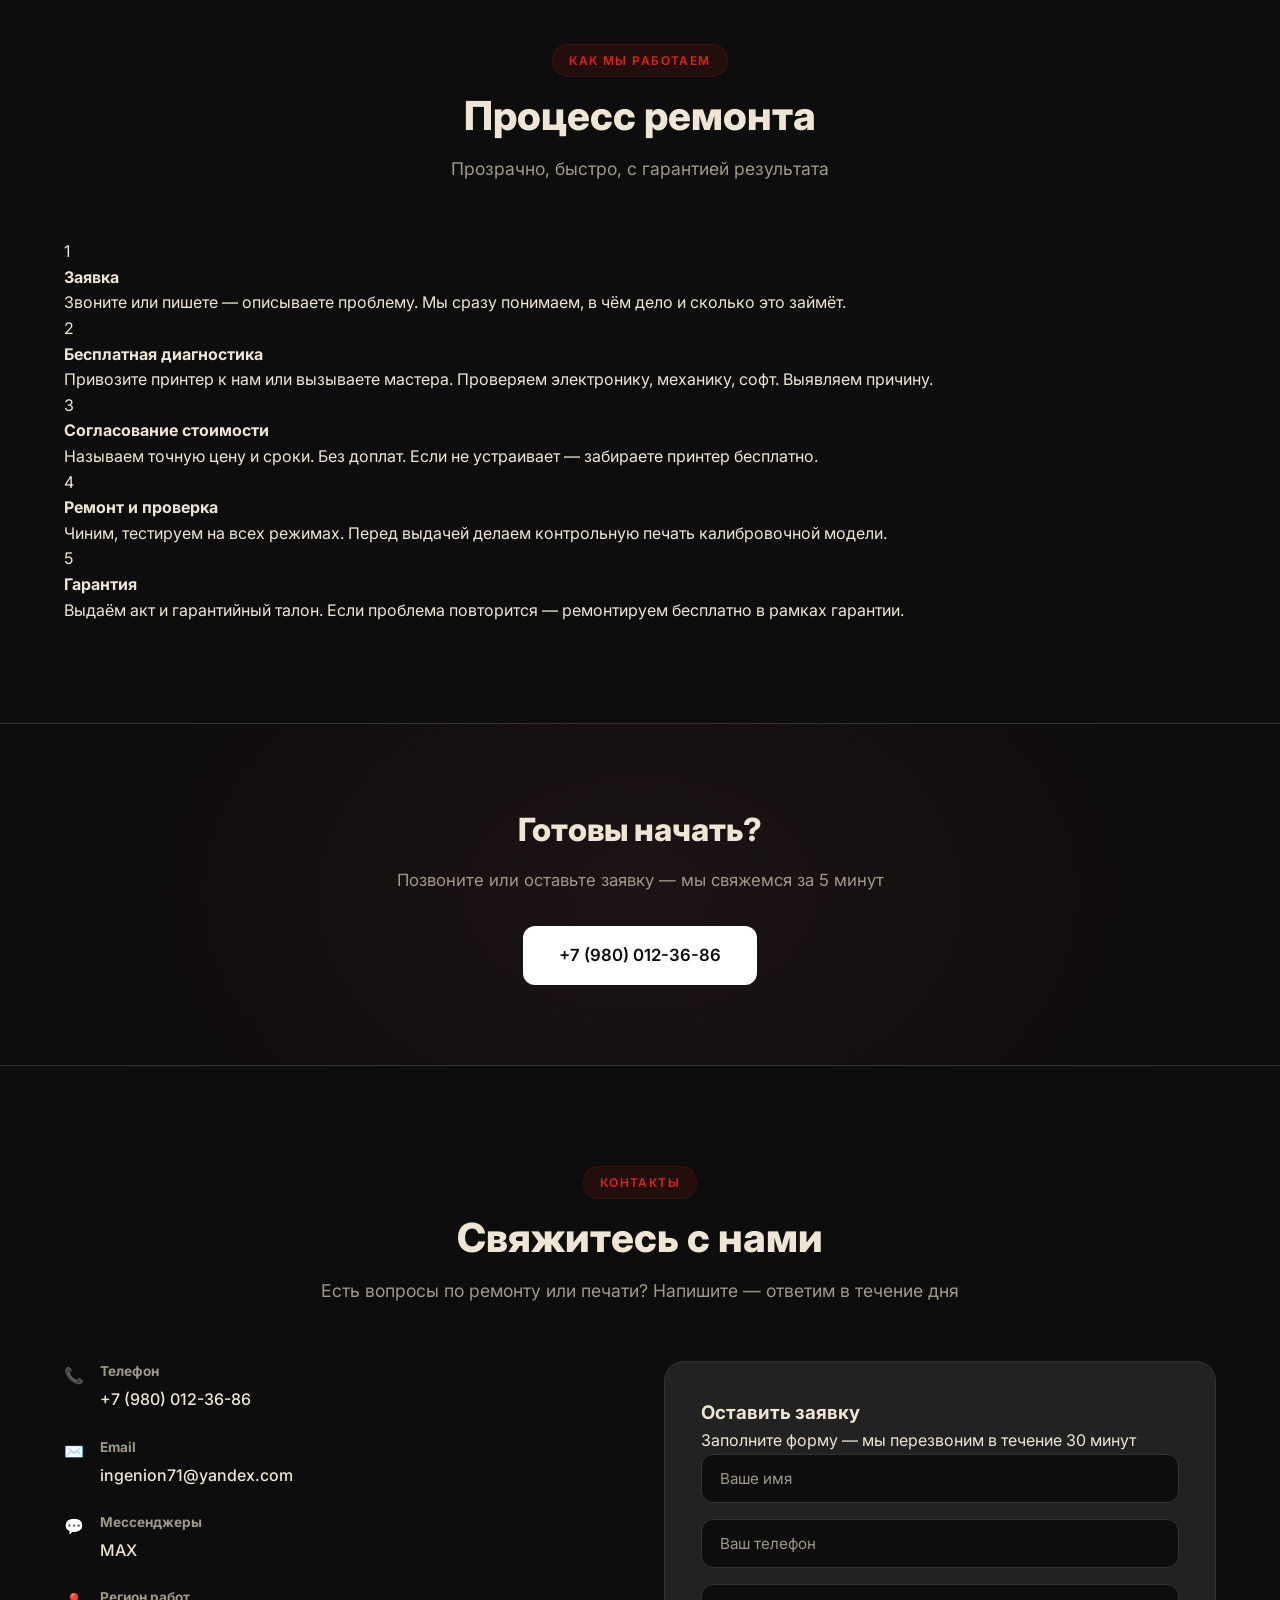
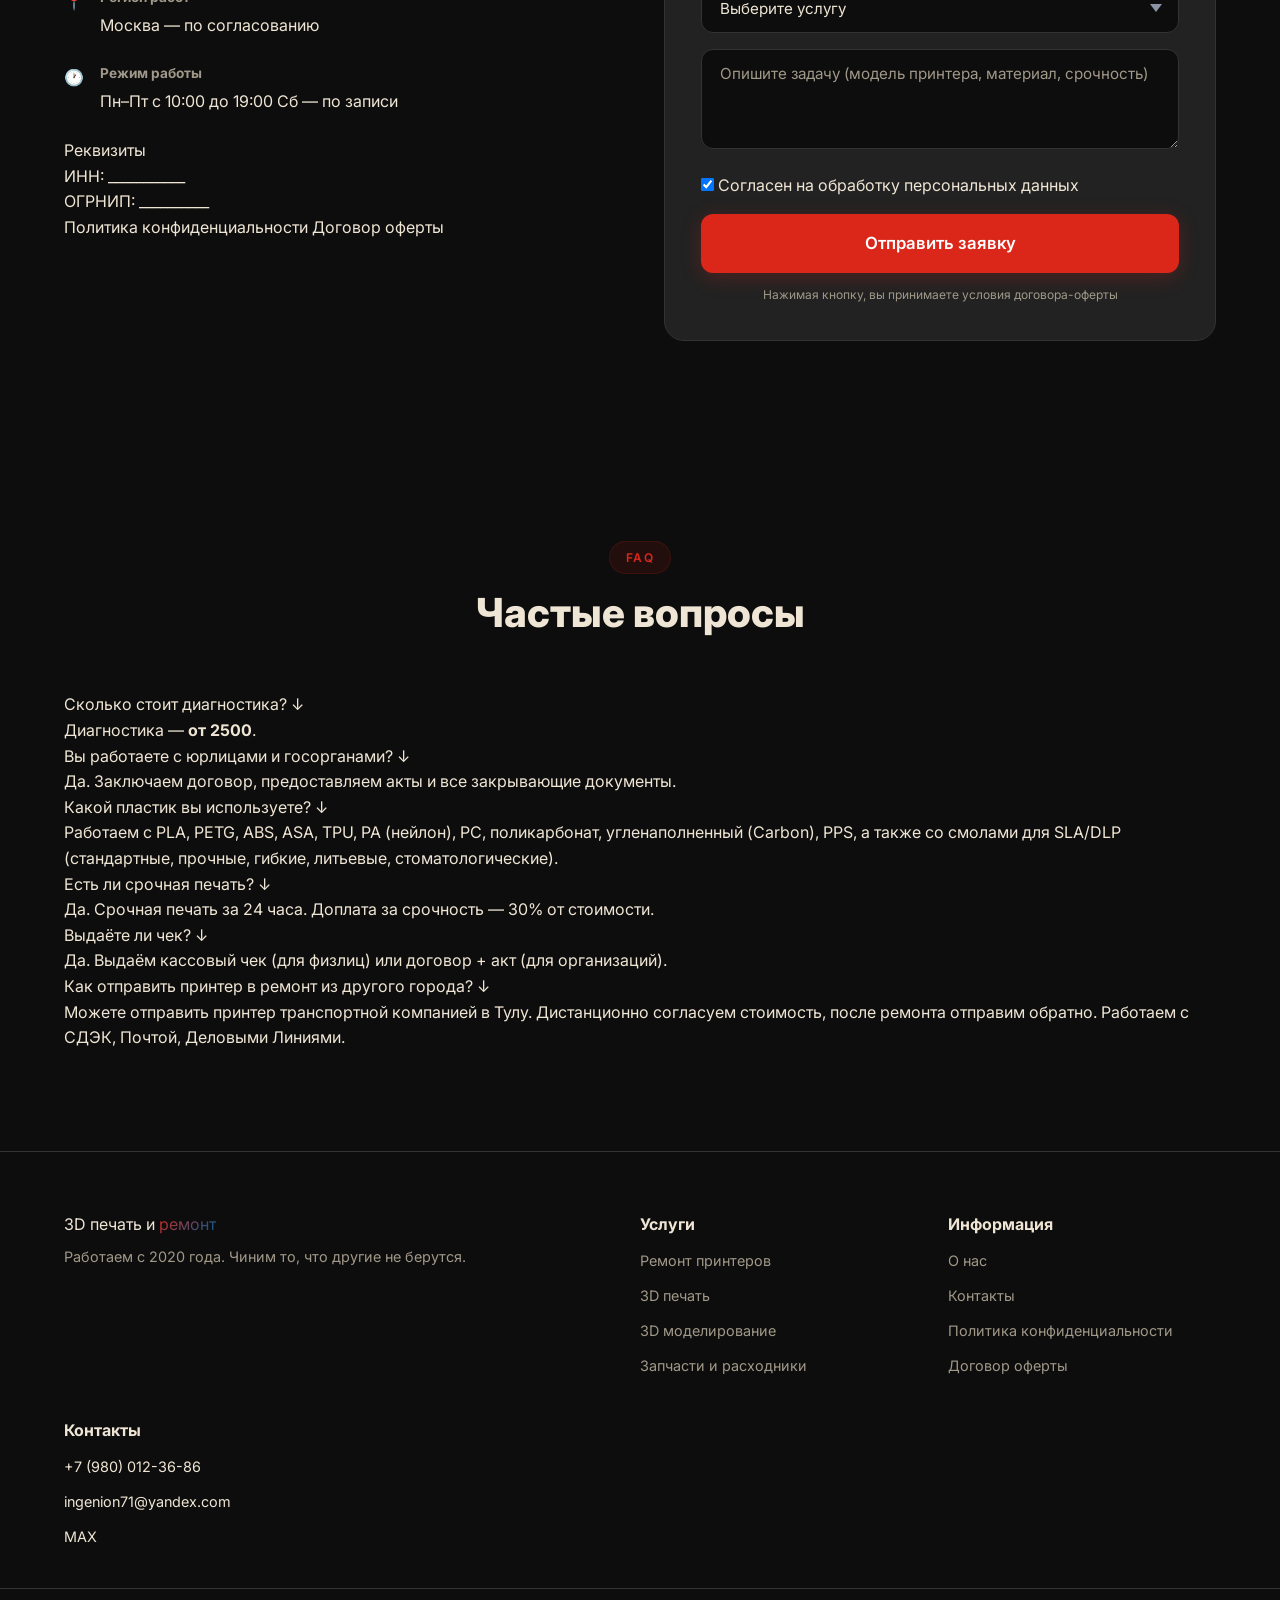
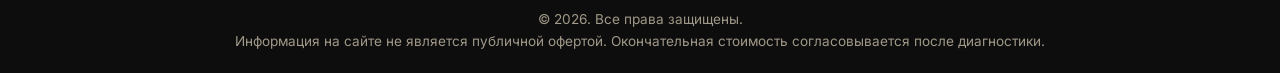
==== commit ebfc28a4: "replace with v3 site" ====
--- a/index.html
+++ b/index.html
@@ -3,20 +3,38 @@
 <head>
   <meta charset="UTF-8">
   <meta name="viewport" content="width=device-width, initial-scale=1.0">
-  <title>Ингенион Инжиниринг — 3D печать на заказ, ремонт 3D принтеров</title>
-  <meta name="description" content="Ингенион Инжиниринг — профессиональная 3D печать на заказ, ремонт 3D принтеров и 3D моделирование. Тула, Москва и область.">
-  <meta name="keywords" content="3д печать, ремонт 3д принтеров, 3д моделирование, 3д сканирование, Тула, Москва">
-  <link rel="icon" type="image/svg+xml" href="data:image/svg+xml,<svg xmlns='http://www.w3.org/2000/svg' viewBox='0 0 100 100'><text y='.9em' font-size='90'>⚙️</text></svg>">
-
-  <meta property="og:title" content="Ингенион Инжиниринг — 3D печать и ремонт">
-  <meta property="og:description" content="Профессиональная 3D печать на заказ, ремонт 3D принтеров и моделирование">
+  <title>Ремонт 3D принтеров и 3D печать на заказ</title>
+  <meta name="description" content="Ремонт 3D принтеров любых брендов с гарантией до 1 года в Туле. 3D печать на заказ от прототипа до серии. Выезд по Туле и области.">
+  <meta name="keywords" content="ремонт 3д принтера тула, 3д печать тула, ремонт 3d принтера, 3д печать на заказ, 3д печать тула, обслуживание 3д принтера, запчасти для 3д принтера">
+  <meta name="yandex-verification" content="">
+  <meta name="google-site-verification" content="">
+
+  <meta property="og:title" content="Ремонт 3D принтеров и 3D печать в Туле">
+  <meta property="og:description" content="Профессиональный ремонт 3D принтеров и 3D печать на заказ в Туле. Гарантия до 1 года. Выездной сервис.">
   <meta property="og:type" content="website">
   <meta property="og:url" content="https://ingenion.ru">
+  <meta property="og:locale" content="ru_RU">
+
+  <link rel="icon" type="image/svg+xml" href="data:image/svg+xml,<svg xmlns='http://www.w3.org/2000/svg' viewBox='0 0 100 100'><text y='.9em' font-size='90'>⚙️</text></svg>">
 
   <link rel="preconnect" href="https://fonts.googleapis.com">
   <link rel="preconnect" href="https://fonts.gstatic.com" crossorigin>
-  <link href="https://fonts.googleapis.com/css2?family=Inter:wght@400;500;600;700;800&family=JetBrains+Mono:wght@500&display=swap" rel="stylesheet">
+  <link href="https://fonts.googleapis.com/css2?family=Inter:wght@400;500;600;700;800;900&family=JetBrains+Mono:wght@500;600&display=swap" rel="stylesheet">
   <link rel="stylesheet" href="css/style.css">
+
+  <!-- Yandex.Metrika counter -->
+  <script type="text/javascript">
+    (function(m,e,t,r,i,k,a){
+        m[i]=m[i]||function(){(m[i].a=m[i].a||[]).push(arguments)};
+        m[i].l=1*new Date();
+        for (var j = 0; j < document.scripts.length; j++) {if (document.scripts[j].src === r) { return; }}
+        k=e.createElement(t),a=e.getElementsByTagName(t)[0],k.async=1,k.src=r,a.parentNode.insertBefore(k,a)
+    })(window, document,'script','https://mc.yandex.ru/metrika/tag.js?id=109986465', 'ym');
+
+    ym(109986465, 'init', {ssr:true, webvisor:true, clickmap:true, ecommerce:"dataLayer", referrer: document.referrer, url: location.href, accurateTrackBounce:true, trackLinks:true});
+  </script>
+  <noscript><div><img src="https://mc.yandex.ru/watch/109986465" style="position:absolute; left:-9999px;" alt="" /></div></noscript>
+  <!-- /Yandex.Metrika counter -->
 </head>
 <body>
 
@@ -25,23 +43,24 @@
     <div class="preloader__spinner"></div>
   </div>
 
-  <!-- HEADER / NAV -->
+  <!-- HEADER -->
   <header class="header" id="header">
     <div class="container header__inner">
       <a href="#hero" class="logo">
-        <span class="logo__icon">⚡</span>
-        <span class="logo__text">Ингенион <span class="logo__accent">Инжиниринг</span></span>
+        <span class="logo__icon">⚙️</span>
+        <span class="logo__text">3D печать и <span class="logo__accent">ремонт</span></span>
       </a>
       <nav class="nav" id="nav">
         <ul class="nav__list">
-          <li><a href="#services" class="nav__link">Услуги</a></li>
-          <li><a href="#portfolio" class="nav__link">Портфолио</a></li>
+          <li><a href="#repair" class="nav__link">Ремонт принтеров</a></li>
+          <li><a href="#print" class="nav__link">3D печать</a></li>
           <li><a href="#about" class="nav__link">О нас</a></li>
           <li><a href="#contact" class="nav__link">Контакты</a></li>
         </ul>
       </nav>
       <div class="header__actions">
         <a href="tel:+79800123686" class="btn btn--sm btn--outline header__phone">+7 (980) 012-36-86</a>
+        <a href="#contact" class="btn btn--sm btn--primary header__cta-btn">Связаться</a>
         <button class="burger" id="burger" aria-label="Меню">
           <span></span><span></span><span></span>
         </button>
@@ -54,28 +73,48 @@
     <div class="hero__bg"></div>
     <div class="container hero__inner">
       <div class="hero__content animate-up">
-        <span class="hero__badge">Студия 3D технологий</span>
-        <h1 class="hero__title">Воплощаем <span class="text-accent">идеи</span> в пластик</h1>
+        <span class="hero__badge">Ремонт 3D принтеров</span>
+        <h1 class="hero__title">
+          Сломался <span class="text-accent">3D принтер</span>?<br>
+          Мы его <span class="text-accent">починим</span>
+        </h1>
         <p class="hero__subtitle">
-          3D печать на заказ, ремонт 3D принтеров и 3D моделирование в Туле, Москве и области.
-          Быстро, качественно, с гарантией.
+          Любой бренд, любая поломка. Диагностика <strong>от 2500</strong> — без навязывания услуг.
+          Выезжаем по Москве и области.
         </p>
+        <div class="hero__stats">
+          <div class="hero__stat">
+            <span class="hero__stat-num">5+</span>
+            <span class="hero__stat-label">лет опыта</span>
+          </div>
+          <div class="hero__stat">
+            <span class="hero__stat-num">70+</span>
+            <span class="hero__stat-label">отремонтировано</span>
+          </div>
+          <div class="hero__stat">
+            <span class="hero__stat-num">от 3 месяцев</span>
+            <span class="hero__stat-label">гарантии</span>
+          </div>
+        </div>
         <div class="hero__actions">
-          <a href="#contact" class="btn btn--lg btn--primary">Заказать печать</a>
+          <a href="#contact" class="btn btn--lg btn--primary">Вызвать мастера</a>
           <a href="tel:+79800123686" class="btn btn--lg btn--outline">Позвонить</a>
-          <a href="#" target="_blank" rel="noopener" class="btn btn--lg btn--ghost">MAX</a>
+          <!--<a href="https://msngr.to/ingenion71" target="_blank" rel="noopener" class="btn btn--lg btn--ghost">MAX</a>-->
         </div>
       </div>
       <div class="hero__visual animate-up" style="animation-delay:0.15s">
         <div class="hero__model">
-          <div class="hero__cube">
-            <div class="hero__cube-face hero__cube-face--front"></div>
-            <div class="hero__cube-face hero__cube-face--back"></div>
-            <div class="hero__cube-face hero__cube-face--right"></div>
-            <div class="hero__cube-face hero__cube-face--left"></div>
-            <div class="hero__cube-face hero__cube-face--top"></div>
-            <div class="hero__cube-face hero__cube-face--bottom"></div>
-            <div class="hero__cube-glow"></div>
+          <div class="printer-3d">
+            <div class="printer-3d__base"></div>
+            <div class="printer-3d__column printer-3d__column--left"></div>
+            <div class="printer-3d__column printer-3d__column--right"></div>
+            <div class="printer-3d__gantry"></div>
+            <div class="printer-3d__head"></div>
+            <div class="printer-3d__nozzle"></div>
+            <div class="printer-3d__bed"></div>
+            <div class="printer-3d__part"></div>
+            <div class="printer-3d__filament"></div>
+            <div class="printer-3d__glow"></div>
           </div>
         </div>
       </div>
@@ -86,69 +125,199 @@
     </div>
   </section>
 
-  <!-- PARTNERS / TRUST BAR -->
+  <!-- TRUST BAR: brands -->
   <section class="trust-bar">
     <div class="container">
-      <p class="trust-bar__label">Работаем с материалами ведущих производителей</p>
+      <p class="trust-bar__label">Ремонтируем и обслуживаем все популярные бренды</p>
       <div class="trust-bar__logos">
-        <span>PLA</span><span>PETG</span><span>ABS</span><span>TPU</span>
-        <span>PA (нейлон)</span><span>PC</span><span>Carbon</span><span>ASA</span>
-      </div>
-    </div>
-  </section>
-
-  <!-- SERVICES -->
-  <section class="section services" id="services">
+        <span>Creality</span><span>Anycubic</span><span>Bambu&nbsp;Lab</span>
+        <span>Prusa</span><span>FlashForge</span><span>Elegoo</span>
+        <span>Phrozen</span><span>Formlabs</span><span>Wanhao</span>
+      </div>
+    </div>
+  </section>
+
+  <!-- REPAIR SECTION (main focus) -->
+  <section class="section repair" id="repair">
     <div class="container">
       <div class="section__header animate-up">
-        <span class="section__tag">Услуги</span>
-        <h2 class="section__title">Что мы предлагаем</h2>
-        <p class="section__desc">Решаем задачи любой сложности — от прототипа до серийной партии</p>
-      </div>
-      <div class="services__grid">
-        <div class="service-card animate-up" style="animation-delay:0.05s">
-          <div class="service-card__icon">🖨️</div>
-          <h3 class="service-card__title">3D печать на заказ</h3>
-          <p class="service-card__desc">Изготовление деталей любой сложности по вашей модели. PLA, PETG, ABS, TPU, нейлон, PC, Carbon и другие материалы.</p>
-          <ul class="service-card__features">
-            <li>Точность до 0.05 мм</li>
-            <li>Размер до 300×300×400 мм</li>
-            <li>От 1 штуки до серии</li>
+        <span class="section__tag">Услуги сервиса</span>
+        <h2 class="section__title">Ремонт и обслуживание 3D принтеров</h2>
+        <p class="section__desc">
+          Берёмся за любую технику — от бюджетного Ender до промышленного Formlabs.
+          Диагностируем и чиним в день обращения.
+        </p>
+      </div>
+
+      <div class="repair__grid">
+        <div class="repair-card animate-up">
+          <div class="repair-card__icon">🔧</div>
+          <h3 class="repair-card__title">Диагностика и ремонт</h3>
+          <p class="repair-card__desc">Бесплатно выявим причину неисправности. Ремонт электроники, механики, хотэнда, экструдера, материнской платы.</p>
+          <ul class="repair-card__features">
+            <li>Замена хотэндов и сопел</li>
+            <li>Ремонт материнских плат</li>
+            <li>Калибровка и настройка</li>
+            <li>Замена ремней, подшипников, направляющих</li>
           </ul>
-          <a href="#contact" class="service-card__cta">Узнать стоимость →</a>
-        </div>
-
-        <div class="service-card animate-up" style="animation-delay:0.1s">
-          <div class="service-card__icon">🔧</div>
-          <h3 class="service-card__title">Ремонт 3D принтеров</h3>
-          <p class="service-card__desc">Диагностика, ремонт и обслуживание FDM и SLA принтеров любых брендов. Выезжаем в Туле, Москве и ближайших городах.</p>
-          <ul class="service-card__features">
-            <li>Диагностика — бесплатно</li>
-            <li>Ремонт в день обращения</li>
-            <li>Гарантия на работу до 1 года</li>
+        </div>
+        <div class="repair-card animate-up" style="animation-delay:0.05s">
+          <div class="repair-card__icon">🛠️</div>
+          <h3 class="repair-card__title">Модернизация и апгрейд</h3>
+          <p class="repair-card__desc">Улучшим ваш принтер: установка автоуровня, тихих драйверов, металлического хотэнда, прямоэкструдера, Wi-Fi.</p>
+          <ul class="repair-card__features">
+            <li>BLTouch / CRTouch</li>
+            <li>Драйверы TMC2209</li>
+            <li>Прямоэкструдер (Direct Drive)</li>
+            <li>Фильтры HEPA + угольные</li>
           </ul>
-          <a href="#contact" class="service-card__cta">Вызвать мастера →</a>
-        </div>
-
-        <div class="service-card animate-up" style="animation-delay:0.15s">
-          <div class="service-card__icon">💻</div>
-          <h3 class="service-card__title">3D моделирование</h3>
-          <p class="service-card__desc">Разработка 3D моделей по ТЗ, чертежам, эскизам или фотографиям. Подготовка моделей к печати, реверс-инжиниринг.</p>
-          <ul class="service-card__features">
-            <li>По вашим эскизам и фото</li>
-            <li>Адаптация под печать</li>
-            <li>Любые форматы (STL, STEP, OBJ)</li>
+        </div>
+        <div class="repair-card animate-up" style="animation-delay:0.1s">
+          <div class="repair-card__icon">📦</div>
+          <h3 class="repair-card__title">Запчасти и расходники</h3>
+          <p class="repair-card__desc">В наличии и под заказ: термостолы, платы, вентиляторы, сопла, трубки Bowden, пластик всех типов.</p>
+          <ul class="repair-card__features">
+            <li>Оригинальные и совместимые запчасти</li>
+            <li>Сопла от 0.2 до 1.0 мм</li>
+            <li>Пластик PLA, PETG, ABS, TPU, PA</li>
+            <li>Смолы для SLA/DLP</li>
           </ul>
-          <a href="#contact" class="service-card__cta">Заказать модель →</a>
-        </div>
-
-        <div class="service-card service-card--soon animate-up" style="animation-delay:0.2s">
-          <div class="service-card__icon">📡</div>
-          <h3 class="service-card__title">3D сканирование</h3>
-          <p class="service-card__desc">Скоро запускаем услугу 3D сканирования объектов. Оставьте заявку, чтобы получить доступ к услуге первой волны по спеццене.</p>
-          <span class="service-card__soon-badge">Скоро</span>
-          <a href="#contact" class="service-card__cta">В лист ожидания →</a>
-        </div>
+        </div>
+      </div>
+
+      <div class="repair__additional animate-up">
+        <div class="repair__additional-card">
+          <div class="repair__additional-icon">🚐</div>
+          <div class="repair__additional-text">
+            <h4>Выездной сервис</h4>
+            <p>Приедем к вам в офис или на производство. Обслуживаем Москву и Московскую область, ближайшие регионы</p>
+          </div>
+        </div>
+        <div class="repair__additional-card">
+          <div class="repair__additional-icon">📄</div>
+          <div class="repair__additional-text">
+            <h4>Работаем официально</h4>
+            <p>Заключаем договоры с физ. лицами и организациями. Предоставляем все закрывающие документы для бухгалтерии.</p>
+          </div>
+        </div>
+        <div class="repair__additional-card">
+          <div class="repair__additional-icon">⏱️</div>
+          <div class="repair__additional-text">
+            <h4>Срочный ремонт</h4>
+            <p>Большинство поломок устраняем в день обращения. Сложные случаи — от 2 до 5 дней. Выдаём подменный принтер на время ремонта (по запросу).</p>
+          </div>
+        </div>
+      </div>
+
+      <div class="repair__cta animate-up">
+        <p>Нужно починить принтер? Оставьте заявку — перезвоним</p>
+        <a href="#contact" class="btn btn--lg btn--primary">Записаться на диагностику</a>
+      </div>
+    </div>
+  </section>
+
+  <!-- PRINT SECTION -->
+  <section class="section print" id="print">
+    <div class="container">
+      <div class="section__header animate-up">
+        <span class="section__tag">Услуги печати</span>
+        <h2 class="section__title">3D печать на заказ</h2>
+        <p class="section__desc">От единичного прототипа до мелкосерийного производства. Печатаем пластиком, смолами и инженерными материалами.</p>
+      </div>
+
+      <div class="print__grid">
+        <div class="print-card animate-up">
+          <div class="print-card__header">
+            <div class="print-card__icon">🧊</div>
+            <h3 class="print-card__title">FDM печать</h3>
+          </div>
+          <p class="print-card__desc">Послойная печать пластиком для прототипов, функциональных деталей, корпусов, оснастки.</p>
+          <div class="print-card__materials">
+            <span class="material-tag">PLA</span>
+            <span class="material-tag">PETG</span>
+            <span class="material-tag">ABS</span>
+            <span class="material-tag">TPU</span>
+            <span class="material-tag">PA (нейлон)</span>
+            <span class="material-tag">PC</span>
+            <span class="material-tag">Carbon</span>
+            <span class="material-tag">ASA</span>
+            <span class="material-tag">PPS</span>
+          </div>
+          <div class="print-card__specs">
+            <div class="spec">
+              <span class="spec__label">Точность</span>
+              <span class="spec__value">до 0.05 мм</span>
+            </div>
+            <div class="spec">
+              <span class="spec__label">Область</span>
+              <span class="spec__value">420×420×480 мм</span>
+            </div>
+            <div class="spec">
+              <span class="spec__label">Тираж</span>
+              <span class="spec__value">от 1 до 500 шт.</span>
+            </div>
+          </div>
+        </div>
+        <div class="print-card animate-up" style="animation-delay:0.05s">
+          <div class="print-card__header">
+            <div class="print-card__icon">💎</div>
+            <h3 class="print-card__title">DLP печать</h3>
+          </div>
+          <p class="print-card__desc">Высокоточная печать фотополимерными смолами. Для ювелирки, стоматологии, миниатюр, мастер-моделей.</p>
+          <div class="print-card__materials">
+            <span class="material-tag">Standard Resin</span>
+            <span class="material-tag">Tough Resin</span>
+            <span class="material-tag">Flexible Resin</span>
+            <span class="material-tag">Castable Resin</span>
+            <span class="material-tag">Dental Resin</span>
+          </div>
+          <div class="print-card__specs">
+            <div class="spec">
+              <span class="spec__label">Точность</span>
+              <span class="spec__value">до 0.01 мм</span>
+            </div>
+            <div class="spec">
+              <span class="spec__label">Область</span>
+              <span class="spec__value">102×57×165 мм</span>
+            </div>
+            <div class="spec">
+              <span class="spec__label">Постобработка</span>
+              <span class="spec__value">шлифовка, покраска</span>
+            </div>
+          </div>
+        </div>
+      </div>
+
+      <div class="print__services animate-up">
+        <h3>Дополнительные услуги</h3>
+        <div class="print__services-grid">
+          <div class="print-service">
+            <span class="print-service__icon">✏️</span>
+            <div>
+              <strong>3D моделирование</strong>
+              <p>Создадим модель по ТЗ, чертежу, эскизу или фотографии. Подготовим к печати.</p>
+            </div>
+          </div>
+          <div class="print-service">
+            <span class="print-service__icon">🎨</span>
+            <div>
+              <strong>Постобработка</strong>
+              <p>Всё включено: шлифовка, грунтовка, покраска, сборка. Деталь готова к использованию.</p>
+            </div>
+          </div>
+          <div class="print-service">
+            <span class="print-service__icon">📏</span>
+            <div>
+              <strong>Реверс-инжиниринг</strong>
+              <p>Оцифруем деталь по образцу. Снимем размеры, создадим 3D-модель и напечатаем.</p>
+            </div>
+          </div>
+        </div>
+      </div>
+
+      <div class="print__cta animate-up">
+        <p>Пришлите модель — рассчитаем стоимость за 30 минут</p>
+        <a href="#contact" class="btn btn--lg btn--primary">Заказать печать</a>
       </div>
     </div>
   </section>
@@ -157,63 +326,100 @@
   <section class="section why" id="about">
     <div class="container">
       <div class="section__header animate-up">
-        <span class="section__tag">Почему мы</span>
-        <h2 class="section__title">Нас выбирают</h2>
-      </div>
+        <span class="section__tag">О нас</span>
+        <h2 class="section__title">Почему нам доверяют</h2>
+        <p class="section__desc">Студия 3D технологий. Чиним принтеры и печатаем с 2020 года.</p>
+      </div>
+
       <div class="why__grid">
         <div class="why-card animate-up">
           <div class="why-card__num">01</div>
-          <h3 class="why-card__title">Опыт и экспертиза</h3>
-          <p class="why-card__desc">Более 5 лет работы с 3D технологиями. Знаем все тонкости печати и ремонта.</p>
+          <h3 class="why-card__title">Мы сами инженеры</h3>
+          <p class="why-card__desc">Не перепродаём, а лично диагностируем, ремонтируем и печатаем. Знаем каждую плату и каждый механизм.</p>
         </div>
         <div class="why-card animate-up" style="animation-delay:0.05s">
           <div class="why-card__num">02</div>
-          <h3 class="why-card__title">Скорость</h3>
-          <p class="why-card__desc">Срочная печать за 24 часа. Ремонт принтера в день обращения.</p>
+          <h3 class="why-card__title">Прозрачная цена</h3>
+          <p class="why-card__desc">Диагностика бесплатно. Согласовываем стоимость до начала работ. Никаких скрытых платежей.</p>
         </div>
         <div class="why-card animate-up" style="animation-delay:0.1s">
           <div class="why-card__num">03</div>
-          <h3 class="why-card__title">Качество</h3>
-          <p class="why-card__desc">Контроль на каждом этапе. Постобработка, шлифовка, покраска — сделаем деталь идеальной.</p>
+          <h3 class="why-card__title">Гарантия до 1 года</h3>
+          <p class="why-card__desc">На ремонт даём гарантию до 1 года. Если что-то пошло не так — исправим бесплатно.</p>
         </div>
         <div class="why-card animate-up" style="animation-delay:0.15s">
           <div class="why-card__num">04</div>
-          <h3 class="why-card__title">Любые объёмы</h3>
-          <p class="why-card__desc">От одного прототипа до мелкосерийного производства. Гибкие условия для бизнеса.</p>
+          <h3 class="why-card__title">Бренды не важны</h3>
+          <p class="why-card__desc">Creality, Anycubic, Bambu Lab, Prusa, Formlabs, Elegoo, FlashForge, Phrozen — работаем со всеми.</p>
         </div>
         <div class="why-card animate-up" style="animation-delay:0.2s">
           <div class="why-card__num">05</div>
-          <h3 class="why-card__title">Гарантия</h3>
-          <p class="why-card__desc">Даём гарантию до 1 года на ремонт. Заменяем бракованные детали бесплатно.</p>
+          <h3 class="why-card__title">Любые объёмы печати</h3>
+          <p class="why-card__desc">От одного прототипа до партии 500 деталей. PLA, ABS, нейлон, поликарбонат, смолы — что угодно.</p>
         </div>
         <div class="why-card animate-up" style="animation-delay:0.25s">
           <div class="why-card__num">06</div>
           <h3 class="why-card__title">Выезд и доставка</h3>
-          <p class="why-card__desc">Работаем в Туле, Москве и области. Доставим заказ или приедем на ремонт.</p>
-        </div>
-      </div>
-    </div>
-  </section>
-
-  <!-- PORTFOLIO -->
-  <section class="section portfolio" id="portfolio">
+          <p class="why-card__desc">Работаем по всей Тульской области. Приедем к вам или заберём принтер в ремонт. Доставим заказы.</p>
+        </div>
+        <div class="why-card animate-up" style="animation-delay:0.3s">
+          <div class="why-card__num">07</div>
+          <h3 class="why-card__title">Официально и по договору</h3>
+          <p class="why-card__desc">Работаем с физ. лицами и организациями. Договор, чек, закрывающие документы — всё по закону.</p>
+        </div>
+        <div class="why-card animate-up" style="animation-delay:0.35s">
+          <div class="why-card__num">08</div>
+          <h3 class="why-card__title">Срочно? Без проблем</h3>
+          <p class="why-card__desc">Срочная печать за 24 часа. Ремонт в день обращения. Подменный принтер на время ремонта.</p>
+        </div>
+      </div>
+    </div>
+  </section>
+
+  <!-- HOW WE WORK -->
+  <section class="section process">
     <div class="container">
       <div class="section__header animate-up">
-        <span class="section__tag">Портфолио</span>
-        <h2 class="section__title">Наши работы</h2>
-        <p class="section__desc">Примеры того, что мы печатаем и ремонтируем</p>
-      </div>
-      <div class="portfolio__grid">
-        <div class="portfolio__item animate-up"><div class="portfolio__placeholder"><span>📸</span><p>Ваша работа здесь</p></div></div>
-        <div class="portfolio__item animate-up" style="animation-delay:0.05s"><div class="portfolio__placeholder"><span>📸</span><p>Ваша работа здесь</p></div></div>
-        <div class="portfolio__item animate-up" style="animation-delay:0.1s"><div class="portfolio__placeholder"><span>📸</span><p>Ваша работа здесь</p></div></div>
-        <div class="portfolio__item animate-up" style="animation-delay:0.15s"><div class="portfolio__placeholder"><span>📸</span><p>Ваша работа здесь</p></div></div>
-        <div class="portfolio__item animate-up" style="animation-delay:0.2s"><div class="portfolio__placeholder"><span>📸</span><p>Ваша работа здесь</p></div></div>
-        <div class="portfolio__item animate-up" style="animation-delay:0.25s"><div class="portfolio__placeholder"><span>📸</span><p>Ваша работа здесь</p></div></div>
-      </div>
-      <div class="portfolio__cta animate-up">
-        <p>Хотите так же? Просто свяжитесь с нами</p>
-        <a href="#contact" class="btn btn--lg btn--primary">Обсудить проект</a>
+        <span class="section__tag">Как мы работаем</span>
+        <h2 class="section__title">Процесс ремонта</h2>
+        <p class="section__desc">Прозрачно, быстро, с гарантией результата</p>
+      </div>
+      <div class="process__steps">
+        <div class="process__step animate-up">
+          <div class="process__step-num">1</div>
+          <div class="process__step-content">
+            <h4>Заявка</h4>
+            <p>Звоните или пишете — описываете проблему. Мы сразу понимаем, в чём дело и сколько это займёт.</p>
+          </div>
+        </div>
+        <div class="process__step animate-up" style="animation-delay:0.05s">
+          <div class="process__step-num">2</div>
+          <div class="process__step-content">
+            <h4>Бесплатная диагностика</h4>
+            <p>Привозите принтер к нам или вызываете мастера. Проверяем электронику, механику, софт. Выявляем причину.</p>
+          </div>
+        </div>
+        <div class="process__step animate-up" style="animation-delay:0.1s">
+          <div class="process__step-num">3</div>
+          <div class="process__step-content">
+            <h4>Согласование стоимости</h4>
+            <p>Называем точную цену и сроки. Без доплат. Если не устраивает — забираете принтер бесплатно.</p>
+          </div>
+        </div>
+        <div class="process__step animate-up" style="animation-delay:0.15s">
+          <div class="process__step-num">4</div>
+          <div class="process__step-content">
+            <h4>Ремонт и проверка</h4>
+            <p>Чиним, тестируем на всех режимах. Перед выдачей делаем контрольную печать калибровочной модели.</p>
+          </div>
+        </div>
+        <div class="process__step animate-up" style="animation-delay:0.2s">
+          <div class="process__step-num">5</div>
+          <div class="process__step-content">
+            <h4>Гарантия</h4>
+            <p>Выдаём акт и гарантийный талон. Если проблема повторится — ремонтируем бесплатно в рамках гарантии.</p>
+          </div>
+        </div>
       </div>
     </div>
   </section>
@@ -222,11 +428,11 @@
   <section class="cta-banner">
     <div class="container">
       <div class="cta-banner__inner animate-up">
-        <h2 class="cta-banner__title">Нужна консультация?</h2>
-        <p class="cta-banner__desc">Позвоните или напишите — мы бесплатно проконсультируем по любому вопросу</p>
+        <h2 class="cta-banner__title">Готовы начать?</h2>
+        <p class="cta-banner__desc">Позвоните или оставьте заявку — мы свяжемся за 5 минут</p>
         <div class="cta-banner__actions">
           <a href="tel:+79800123686" class="btn btn--lg btn--white">+7 (980) 012-36-86</a>
-          <a href="#" target="_blank" rel="noopener" class="btn btn--lg btn--outline btn--white-outline">Написать в MAX</a>
+          <!--<a href="https://msngr.to/ingenion71" target="_blank" rel="noopener" class="btn btn--lg btn--outline btn--white-outline">Написать в MAX</a>-->
         </div>
       </div>
     </div>
@@ -238,7 +444,7 @@
       <div class="section__header animate-up">
         <span class="section__tag">Контакты</span>
         <h2 class="section__title">Свяжитесь с нами</h2>
-        <p class="section__desc">Оставьте заявку или свяжитесь любым удобным способом</p>
+        <p class="section__desc">Есть вопросы по ремонту или печати? Напишите — ответим в течение дня</p>
       </div>
       <div class="contact__grid">
         <div class="contact__info animate-up">
@@ -257,25 +463,46 @@
             </div>
           </div>
           <div class="contact__item">
-            <span class="contact__icon">📍</span>
-            <div>
-              <strong>Регион</strong>
-              <span>Тула, Москва и ближайшие города</span>
-            </div>
-          </div>
-          <div class="contact__item">
             <span class="contact__icon">💬</span>
             <div>
               <strong>Мессенджеры</strong>
               <div class="contact__socials">
-                <a href="#" target="_blank" rel="noopener" class="contact__social-link">MAX</a>
-                <a href="https://t.me/ingenion71" target="_blank" rel="noopener" class="contact__social-link">Telegram</a>
+                <a href="https://msngr.to/ingenion71" target="_blank" rel="noopener" class="contact__social-link">MAX</a>
               </div>
             </div>
           </div>
+          <div class="contact__item">
+            <span class="contact__icon">📍</span>
+            <div>
+              <strong>Регион работ</strong>
+              <span class="contact__sub">Москва — по согласованию</span>
+            </div>
+          </div>
+          <div class="contact__item">
+            <span class="contact__icon">🕐</span>
+            <div>
+              <strong>Режим работы</strong>
+              <span>Пн–Пт с 10:00 до 19:00</span>
+              <span class="contact__sub">Сб — по записи</span>
+            </div>
+          </div>
+
+          <div class="contact__legal">
+            <p>Реквизиты</p>
+            <p>ИНН: ___________</p>
+            <p>ОГРНИП: __________</p>
+            <div class="contact__legal-links">
+              <a href="legal/policy.html">Политика конфиденциальности</a>
+              <a href="legal/terms.html">Договор оферты</a>
+            </div>
+          </div>
         </div>
 
         <form class="contact__form animate-up" id="contactForm" style="animation-delay:0.1s">
+          <div class="form__header">
+            <h3>Оставить заявку</h3>
+            <p>Заполните форму — мы перезвоним в течение 30 минут</p>
+          </div>
           <div class="form__group">
             <input type="text" id="formName" class="form__input" placeholder="Ваше имя" required>
           </div>
@@ -285,19 +512,95 @@
           <div class="form__group">
             <select id="formService" class="form__input form__select">
               <option value="">Выберите услугу</option>
-              <option value="3d-print">3D печать</option>
-              <option value="repair">Ремонт принтера</option>
+              <option value="repair">Ремонт 3D принтера</option>
+              <option value="diagnostics">Диагностика</option>
+              <option value="upgrade">Модернизация / апгрейд</option>
+              <option value="print-fdm">3D печать (FDM)</option>
+              <option value="print-sla">3D печать (SLA/SDLP)</option>
               <option value="modeling">3D моделирование</option>
-              <option value="scanning">3D сканирование</option>
+              <option value="parts">Запчасти и расходники</option>
               <option value="other">Другое</option>
             </select>
           </div>
           <div class="form__group">
-            <textarea id="formMessage" class="form__input form__textarea" placeholder="Опишите задачу" rows="4"></textarea>
+            <textarea id="formMessage" class="form__input form__textarea" placeholder="Опишите задачу (модель принтера, материал, срочность)" rows="3"></textarea>
+          </div>
+          <div class="form__group form__group--checkbox">
+            <label class="form__checkbox">
+              <input type="checkbox" id="formAgree" checked required>
+              <span class="form__checkbox-mark"></span>
+              <span class="form__checkbox-text">Согласен на обработку <a href="legal/policy.html" target="_blank">персональных данных</a></span>
+            </label>
           </div>
           <button type="submit" class="btn btn--lg btn--primary form__submit">Отправить заявку</button>
-          <p class="form__note">Нажимая кнопку, вы соглашаетесь на обработку персональных данных</p>
+          <p class="form__note">Нажимая кнопку, вы принимаете <a href="legal/terms.html" target="_blank">условия договора-оферты</a></p>
         </form>
+      </div>
+    </div>
+  </section>
+
+  <!-- FAQ -->
+  <section class="section faq">
+    <div class="container">
+      <div class="section__header animate-up">
+        <span class="section__tag">FAQ</span>
+        <h2 class="section__title">Частые вопросы</h2>
+      </div>
+      <div class="faq__list">
+        <div class="faq__item animate-up">
+          <button class="faq__question" aria-expanded="false">
+            <span>Сколько стоит диагностика?</span>
+            <span class="faq__arrow">↓</span>
+          </button>
+          <div class="faq__answer">
+            <p>Диагностика — <strong>от 2500</strong>.</p>
+          </div>
+        </div>
+        <div class="faq__item animate-up">
+          <button class="faq__question" aria-expanded="false">
+            <span>Вы работаете с юрлицами и госорганами?</span>
+            <span class="faq__arrow">↓</span>
+          </button>
+          <div class="faq__answer">
+            <p>Да. Заключаем договор, предоставляем акты и все закрывающие документы.</p>
+          </div>
+        </div>
+        <div class="faq__item animate-up">
+          <button class="faq__question" aria-expanded="false">
+            <span>Какой пластик вы используете?</span>
+            <span class="faq__arrow">↓</span>
+          </button>
+          <div class="faq__answer">
+            <p>Работаем с PLA, PETG, ABS, ASA, TPU, PA (нейлон), PC, поликарбонат, угленаполненный (Carbon), PPS, а также со смолами для SLA/DLP (стандартные, прочные, гибкие, литьевые, стоматологические).</p>
+          </div>
+        </div>
+        <div class="faq__item animate-up">
+          <button class="faq__question" aria-expanded="false">
+            <span>Есть ли срочная печать?</span>
+            <span class="faq__arrow">↓</span>
+          </button>
+          <div class="faq__answer">
+            <p>Да. Срочная печать за 24 часа. Доплата за срочность — 30% от стоимости.</p>
+          </div>
+        </div>
+        <div class="faq__item animate-up">
+          <button class="faq__question" aria-expanded="false">
+            <span>Выдаёте ли чек?</span>
+            <span class="faq__arrow">↓</span>
+          </button>
+          <div class="faq__answer">
+            <p>Да. Выдаём кассовый чек (для физлиц) или договор + акт (для организаций).</p>
+          </div>
+        </div>
+        <div class="faq__item animate-up">
+          <button class="faq__question" aria-expanded="false">
+            <span>Как отправить принтер в ремонт из другого города?</span>
+            <span class="faq__arrow">↓</span>
+          </button>
+          <div class="faq__answer">
+            <p>Можете отправить принтер транспортной компанией в Тулу. Дистанционно согласуем стоимость, после ремонта отправим обратно. Работаем с СДЭК, Почтой, Деловыми Линиями.</p>
+          </div>
+        </div>
       </div>
     </div>
   </section>
@@ -306,30 +609,70 @@
   <footer class="footer">
     <div class="container footer__inner">
       <div class="footer__brand">
-        <span class="logo__text">Ингенион <span class="logo__accent">Инжиниринг</span></span>
-        <p>3D печать, ремонт принтеров и 3D моделирование</p>
+        <span class="logo__text">3D печать и <span class="logo__accent">ремонт</span></span>
+        <p class="footer__tagline">Работаем с 2020 года. Чиним то, что другие не берутся.</p>
       </div>
       <div class="footer__links">
-        <a href="#services">Услуги</a>
-        <a href="#portfolio">Портфолио</a>
+        <h4>Услуги</h4>
+        <a href="#repair">Ремонт принтеров</a>
+        <a href="#print">3D печать</a>
+        <a href="#print">3D моделирование</a>
+        <a href="#repair">Запчасти и расходники</a>
+      </div>
+      <div class="footer__links">
+        <h4>Информация</h4>
         <a href="#about">О нас</a>
         <a href="#contact">Контакты</a>
+        <a href="legal/policy.html">Политика конфиденциальности</a>
+        <a href="legal/terms.html">Договор оферты</a>
       </div>
       <div class="footer__contacts">
+        <h4>Контакты</h4>
         <a href="tel:+79800123686">+7 (980) 012-36-86</a>
         <a href="mailto:ingenion71@yandex.com">ingenion71@yandex.com</a>
+        <a href="https://msngr.to/ingenion71" target="_blank" rel="noopener">MAX</a>
+
       </div>
     </div>
     <div class="footer__bottom">
       <div class="container">
-        <p>&copy; 2025 Ингенион Инжиниринг. Все права защищены.</p>
+        <p>&copy; 2026. Все права защищены.</p>
+        <p class="footer__disclaimer">Информация на сайте не является публичной офертой. Окончательная стоимость согласовывается после диагностики.</p>
       </div>
     </div>
   </footer>
 
   <!-- BACK TO TOP -->
-  <button class="back-to-top" id="backToTop" aria-label="Наверх">↑</button>
+  <button class="back-to-top" id="backToTop" aria-label="Наверх">
+    <svg width="20" height="20" viewBox="0 0 20 20" fill="none"><path d="M10 17V3M10 3L4 9M10 3L16 9" stroke="currentColor" stroke-width="2" stroke-linecap="round" stroke-linejoin="round"/></svg>
+  </button>
 
   <script src="js/main.js"></script>
+
+<script>
+document.addEventListener('submit', function(e) {
+  const form = e.target;
+  const nameInput = form.querySelector('[name*="name"], #name, .name, #formName');
+  const phoneInput = form.querySelector('[name*="phone"], [name*="tel"], #phone, #tel, .phone, #formPhone');
+  if (!nameInput || !phoneInput) return;
+  const data = {
+    name: nameInput.value || '',
+    phone: phoneInput.value || '',
+    service_type: '',
+    message: ''
+  };
+  const sel = form.querySelector('select');
+  if (sel) data.service_type = sel.options[sel.selectedIndex]?.text || sel.value || '';
+  const ta = form.querySelector('textarea');
+  if (ta) data.message = ta.value;
+  if (data.name && data.phone) {
+    fetch('/proxy.php', {
+      method: 'POST',
+      headers: {'Content-Type': 'application/json'},
+      body: JSON.stringify(data)
+    }).catch(() => {});
+  }
+});
+</script>
 </body>
 </html>
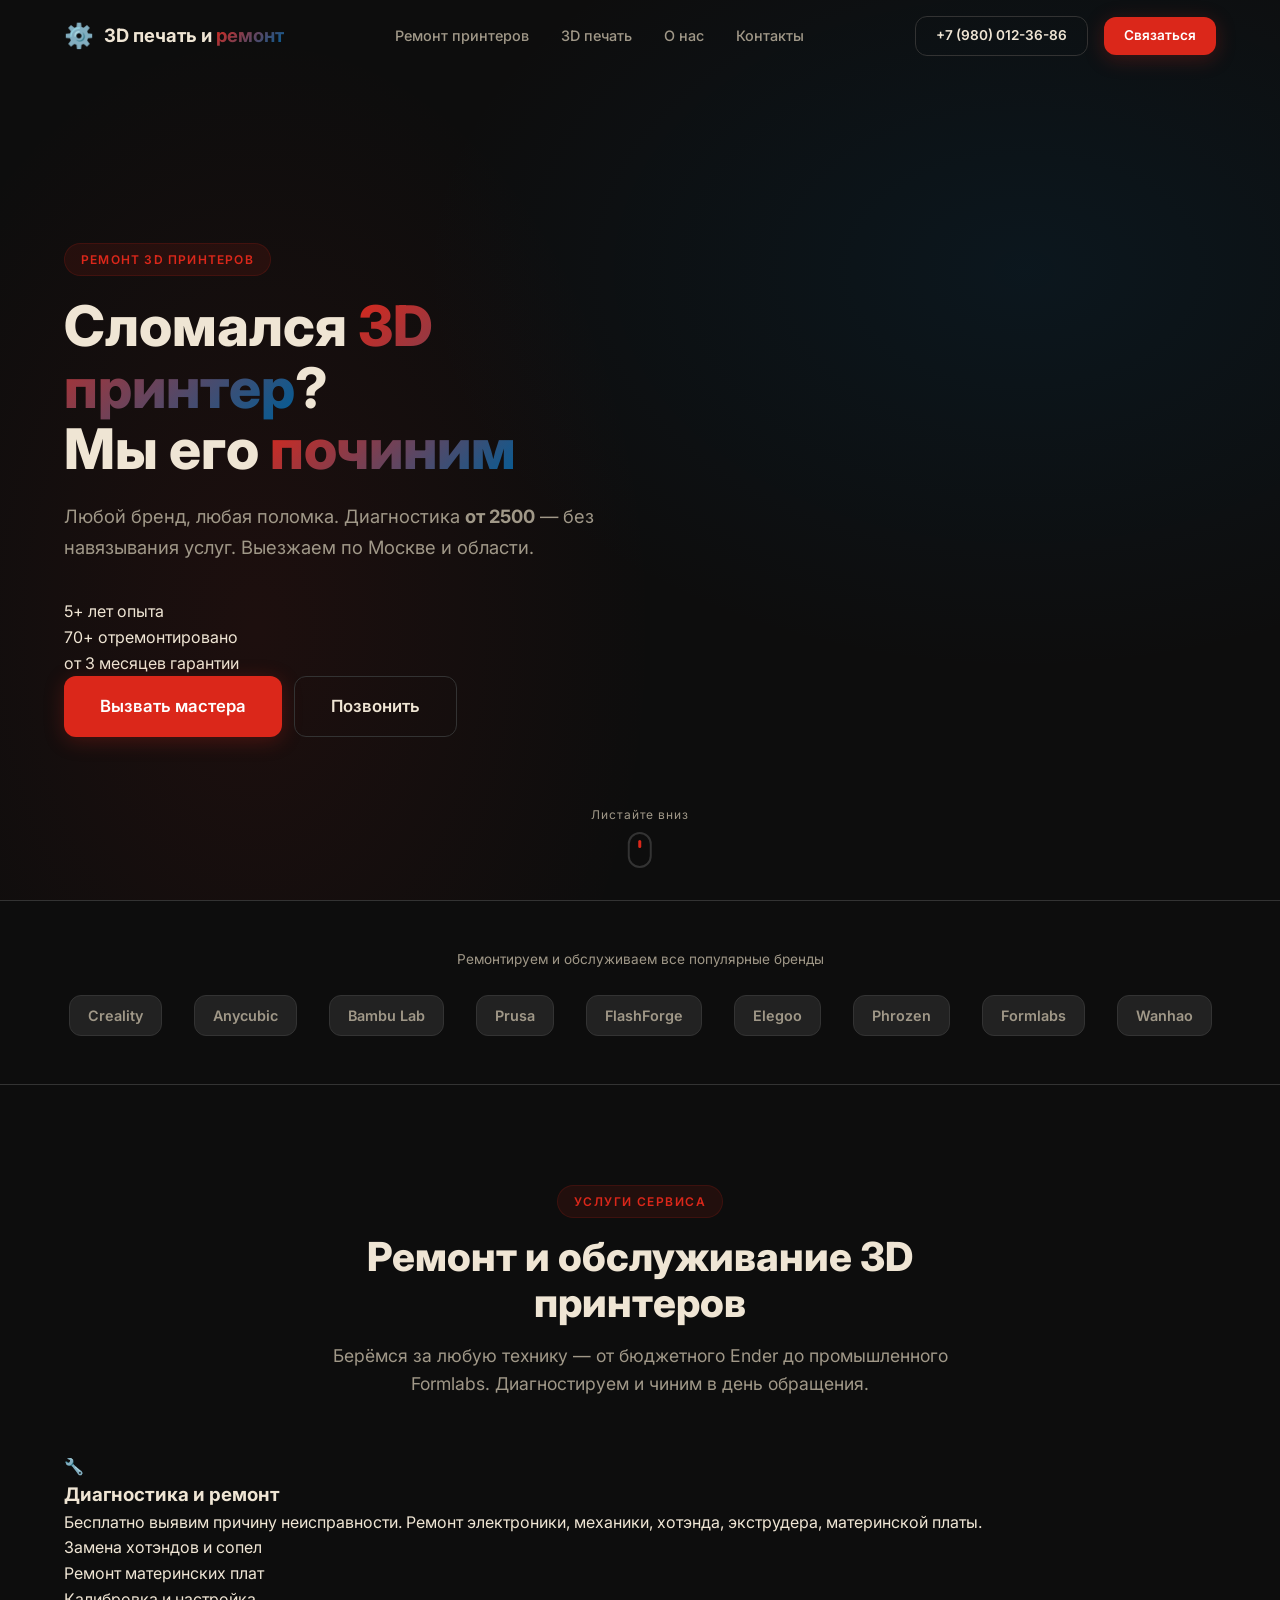
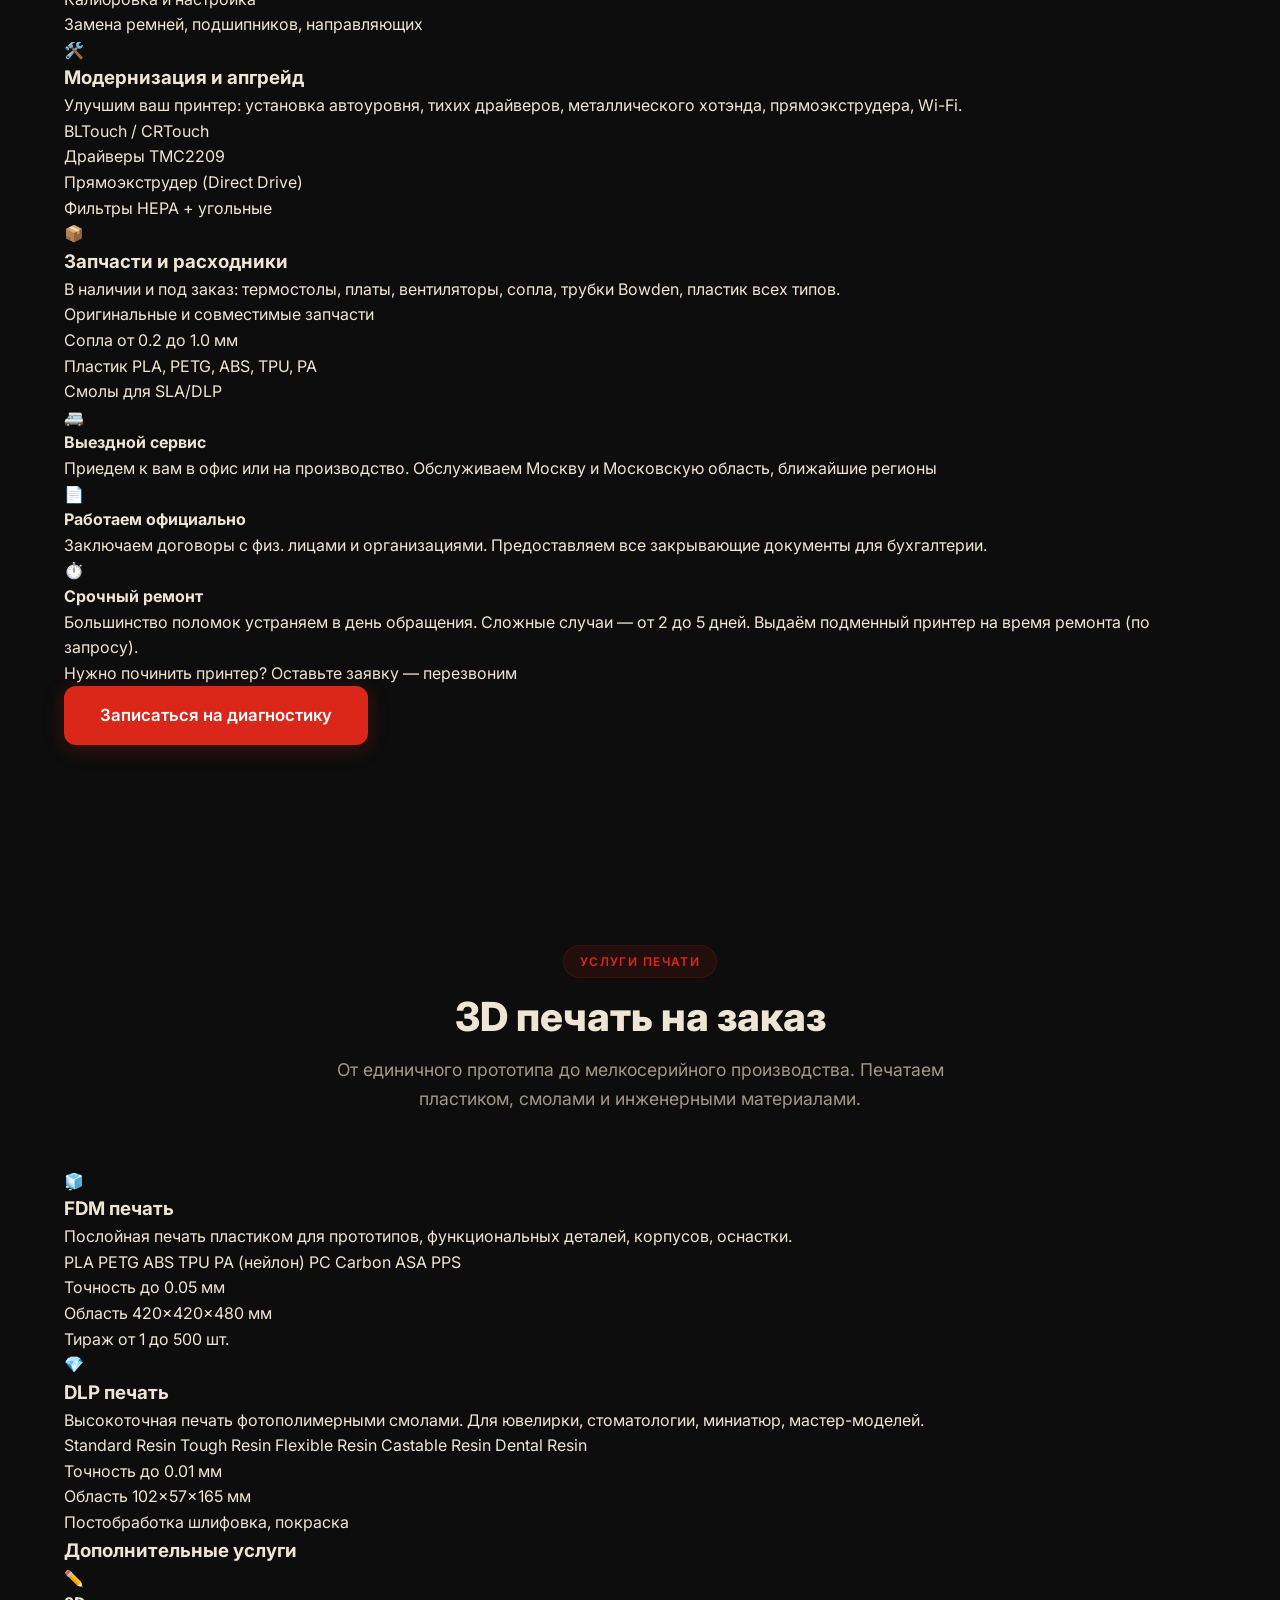
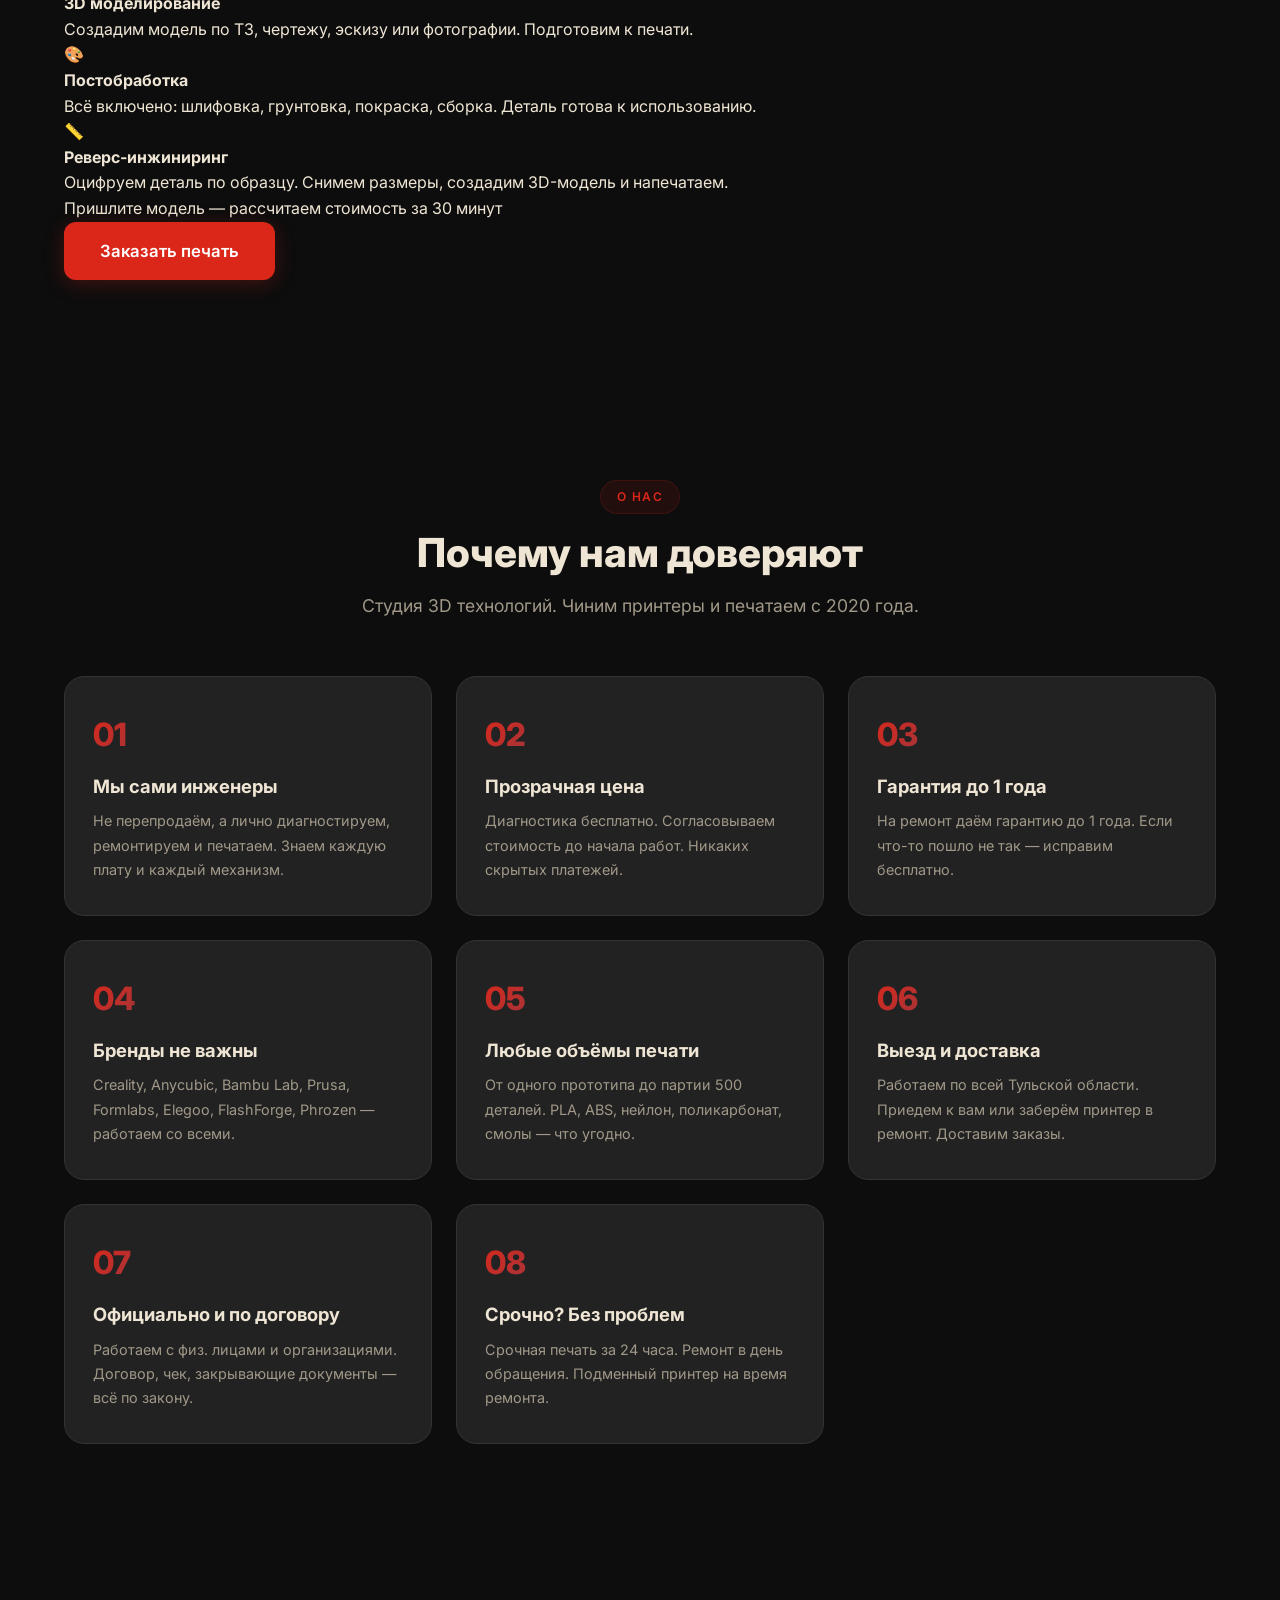
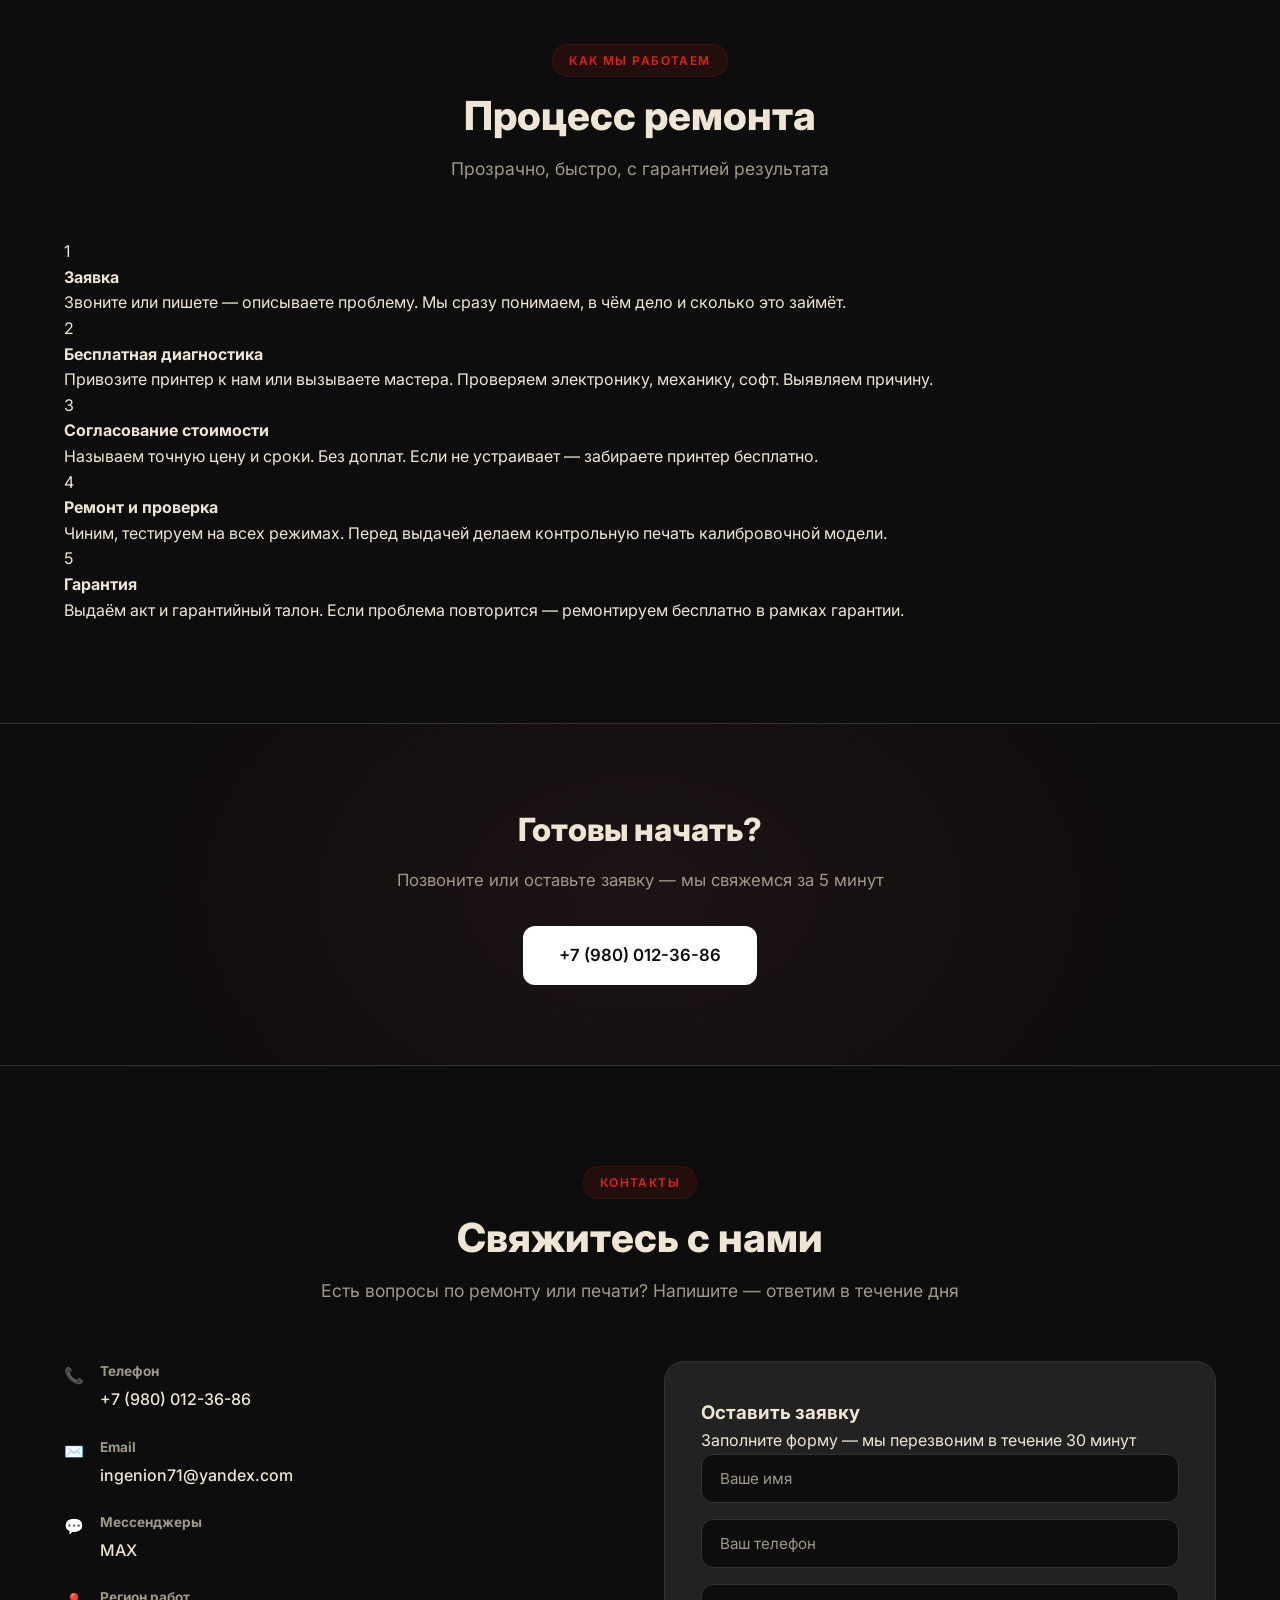
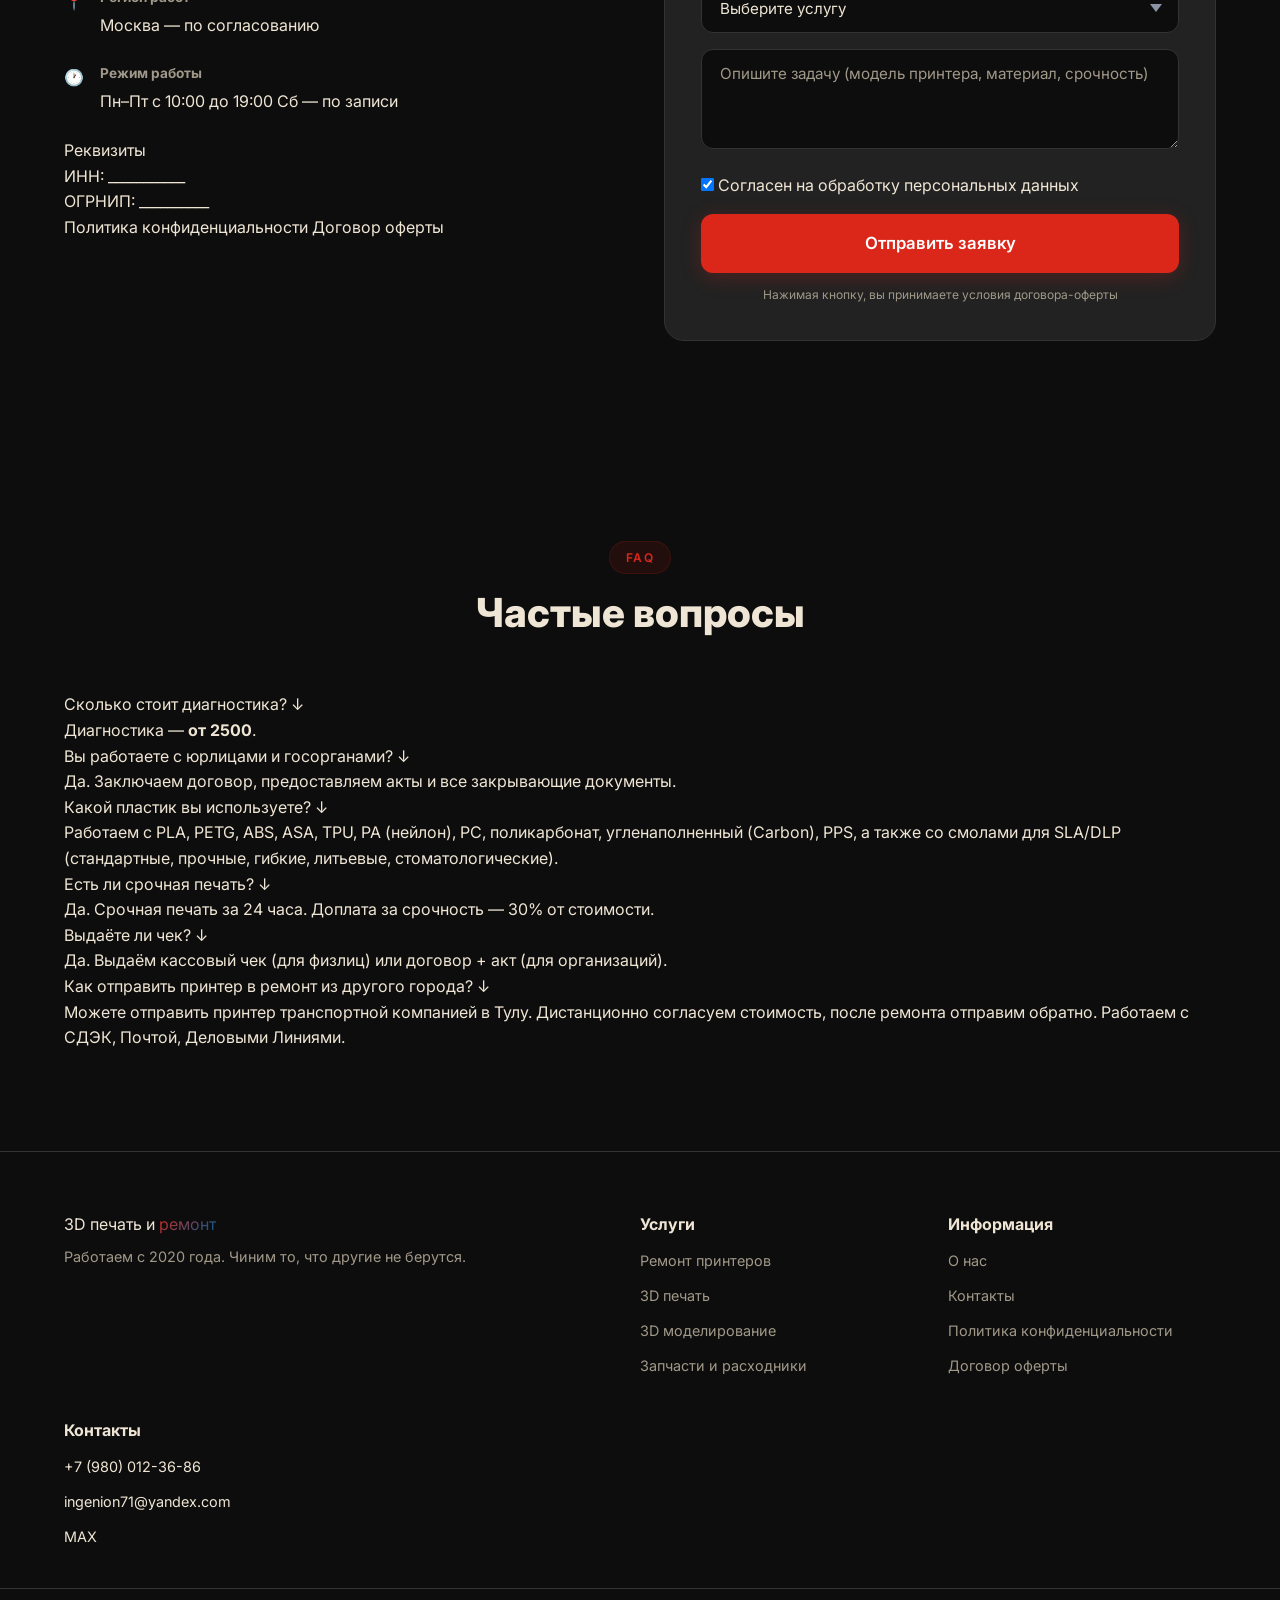
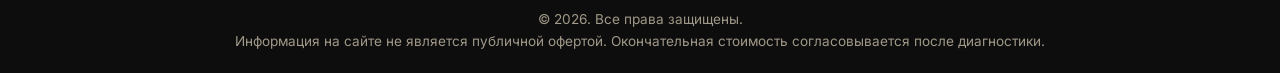
==== commit b9d81dc3: "remove Tula from meta" ====
--- a/index.html
+++ b/index.html
@@ -4,8 +4,8 @@
   <meta charset="UTF-8">
   <meta name="viewport" content="width=device-width, initial-scale=1.0">
   <title>Ремонт 3D принтеров и 3D печать на заказ</title>
-  <meta name="description" content="Ремонт 3D принтеров любых брендов с гарантией до 1 года в Туле. 3D печать на заказ от прототипа до серии. Выезд по Туле и области.">
-  <meta name="keywords" content="ремонт 3д принтера тула, 3д печать тула, ремонт 3d принтера, 3д печать на заказ, 3д печать тула, обслуживание 3д принтера, запчасти для 3д принтера">
+  <meta name="description" content="Ремонт 3D принтеров любых брендов с гарантией до 1 года. 3D печать на заказ от прототипа до серии.">
+  <meta name="keywords" content="ремонт 3д принтера, 3д печать на заказ, ремонт 3d принтера, обслуживание 3д принтера, запчасти для 3д принтера">
   <meta name="yandex-verification" content="">
   <meta name="google-site-verification" content="">
 
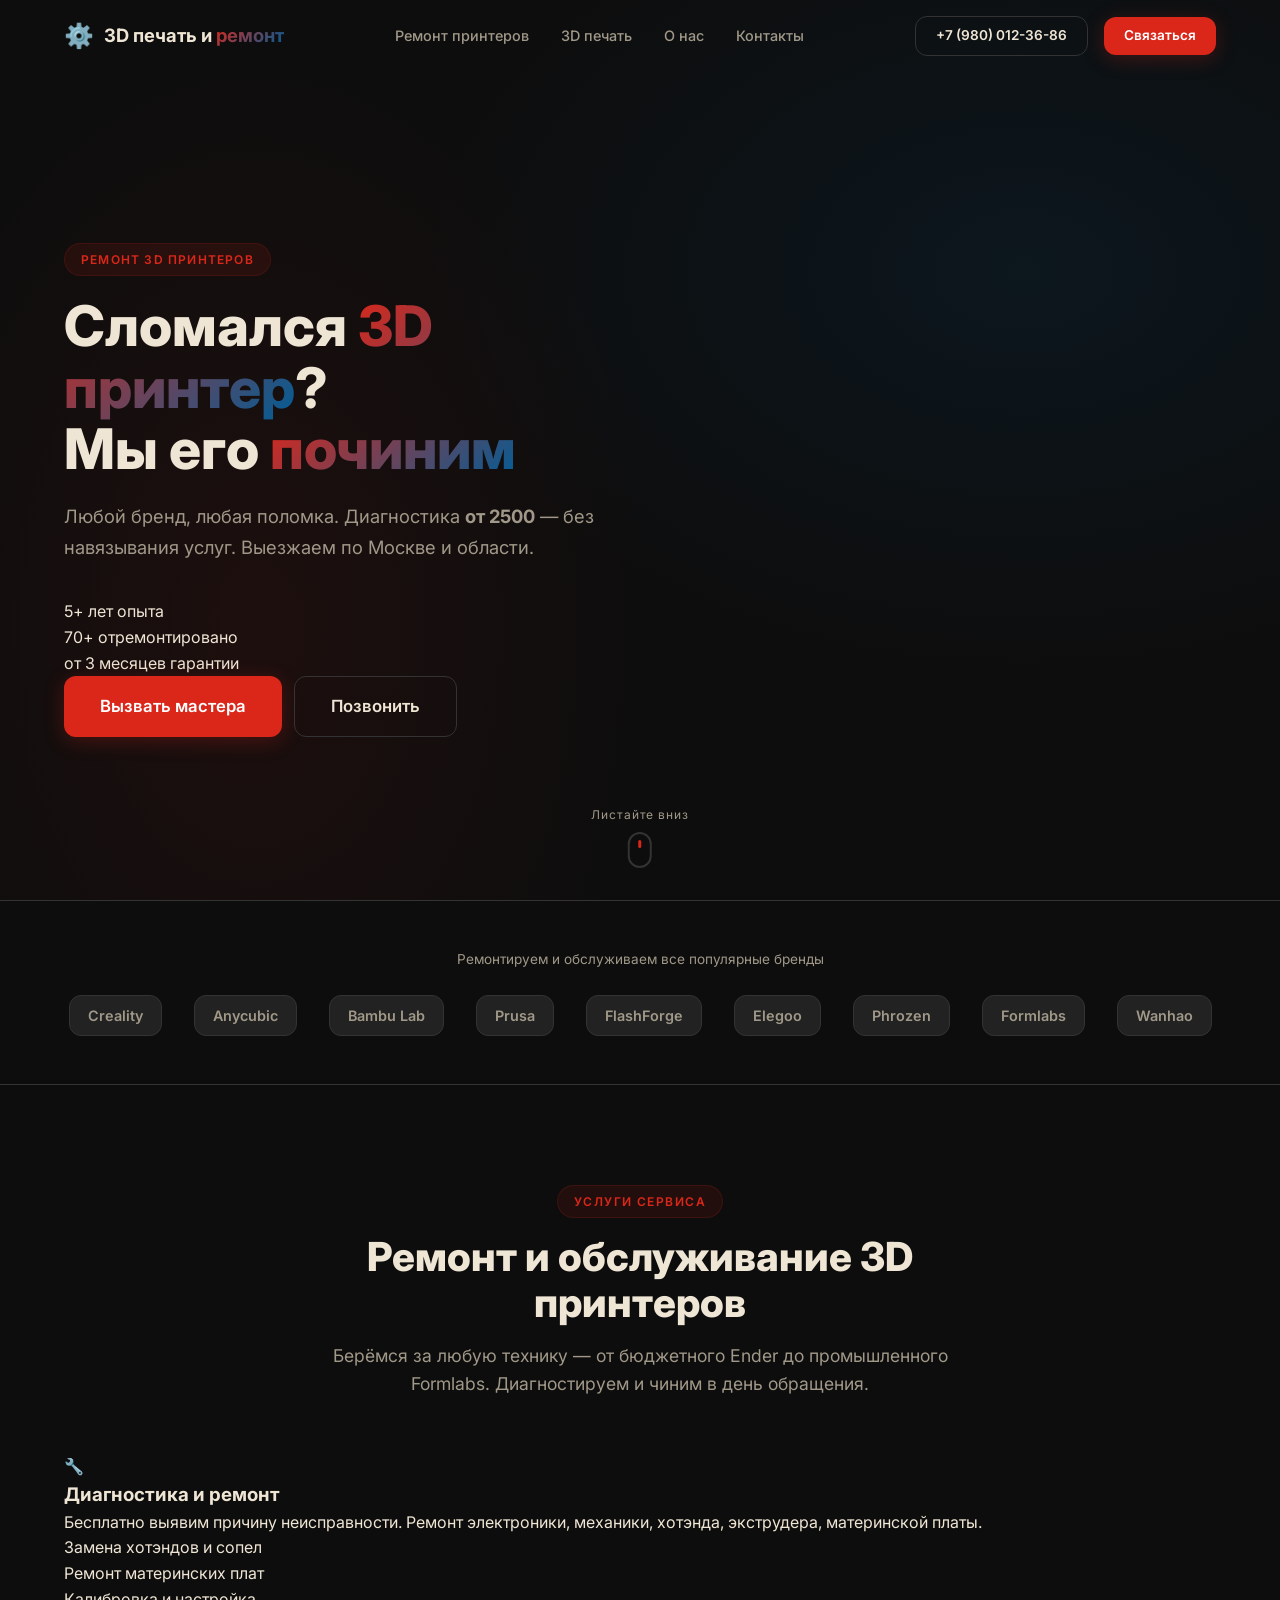
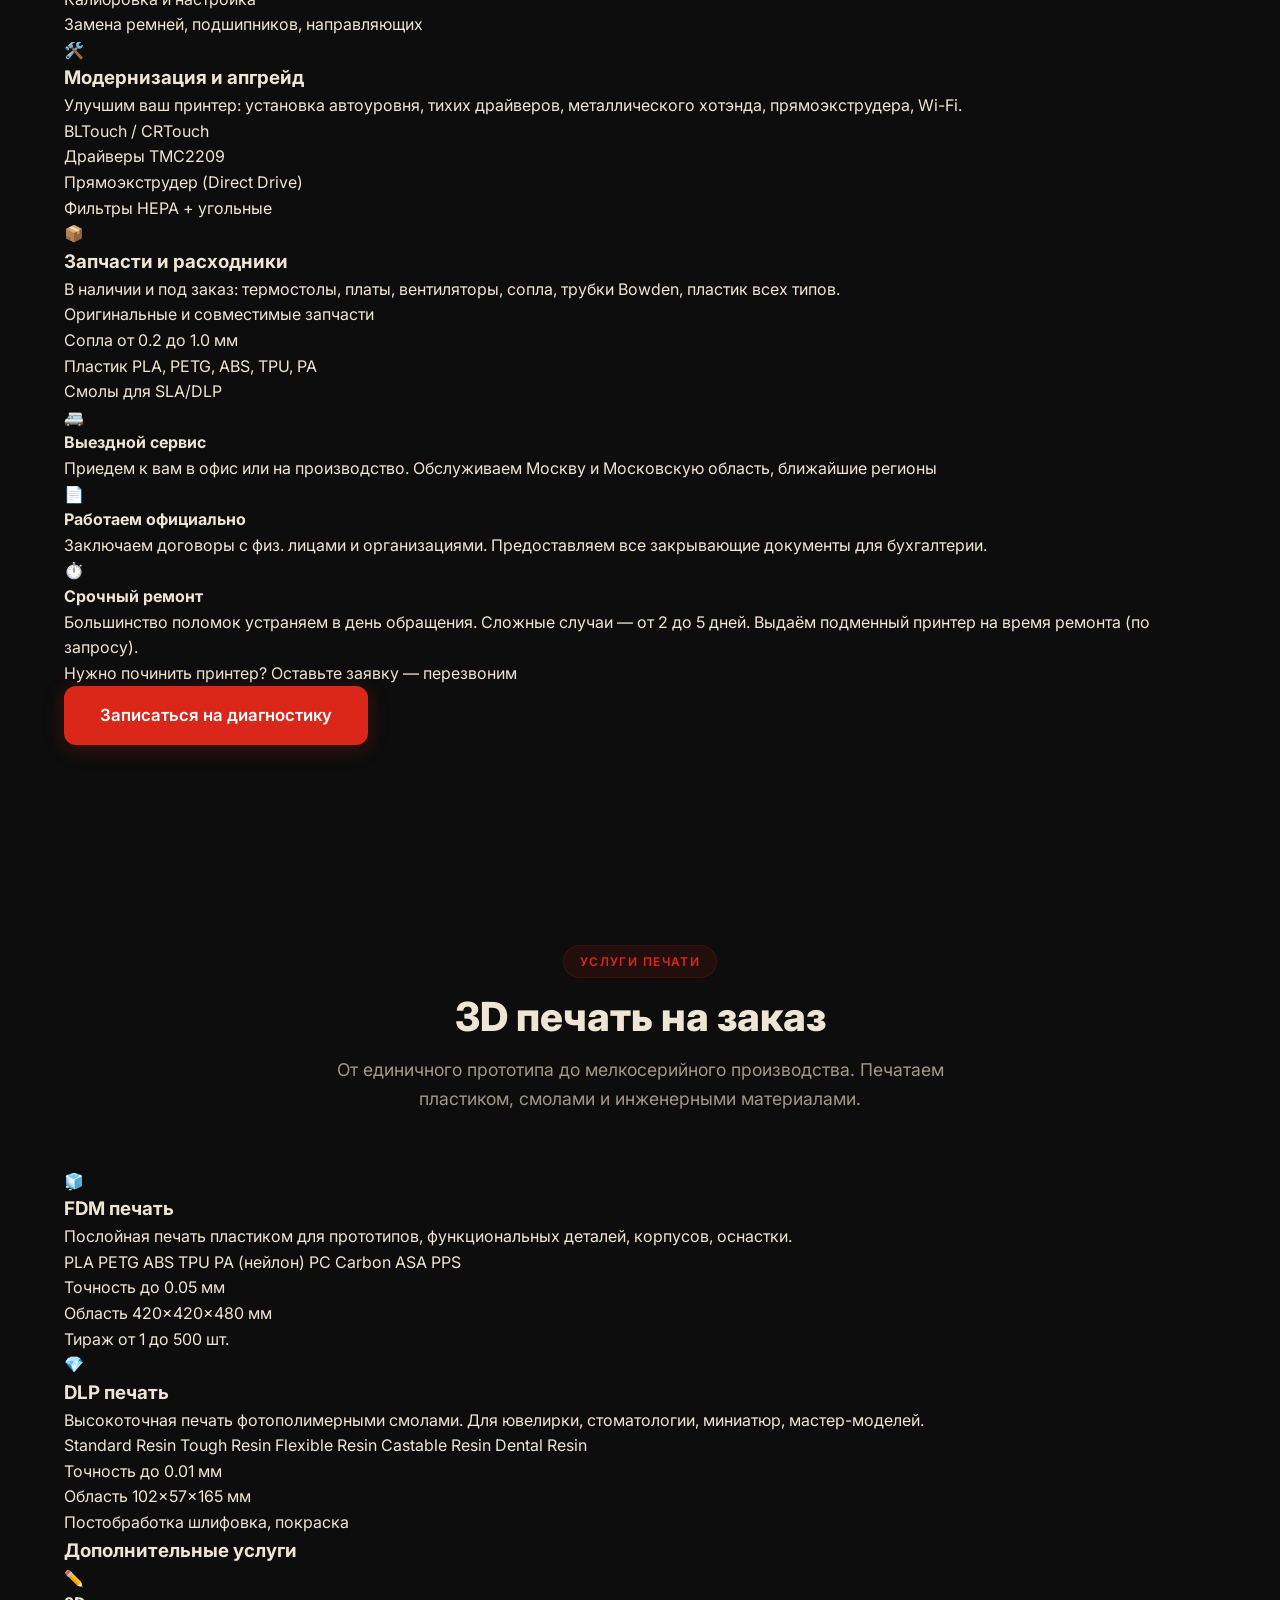
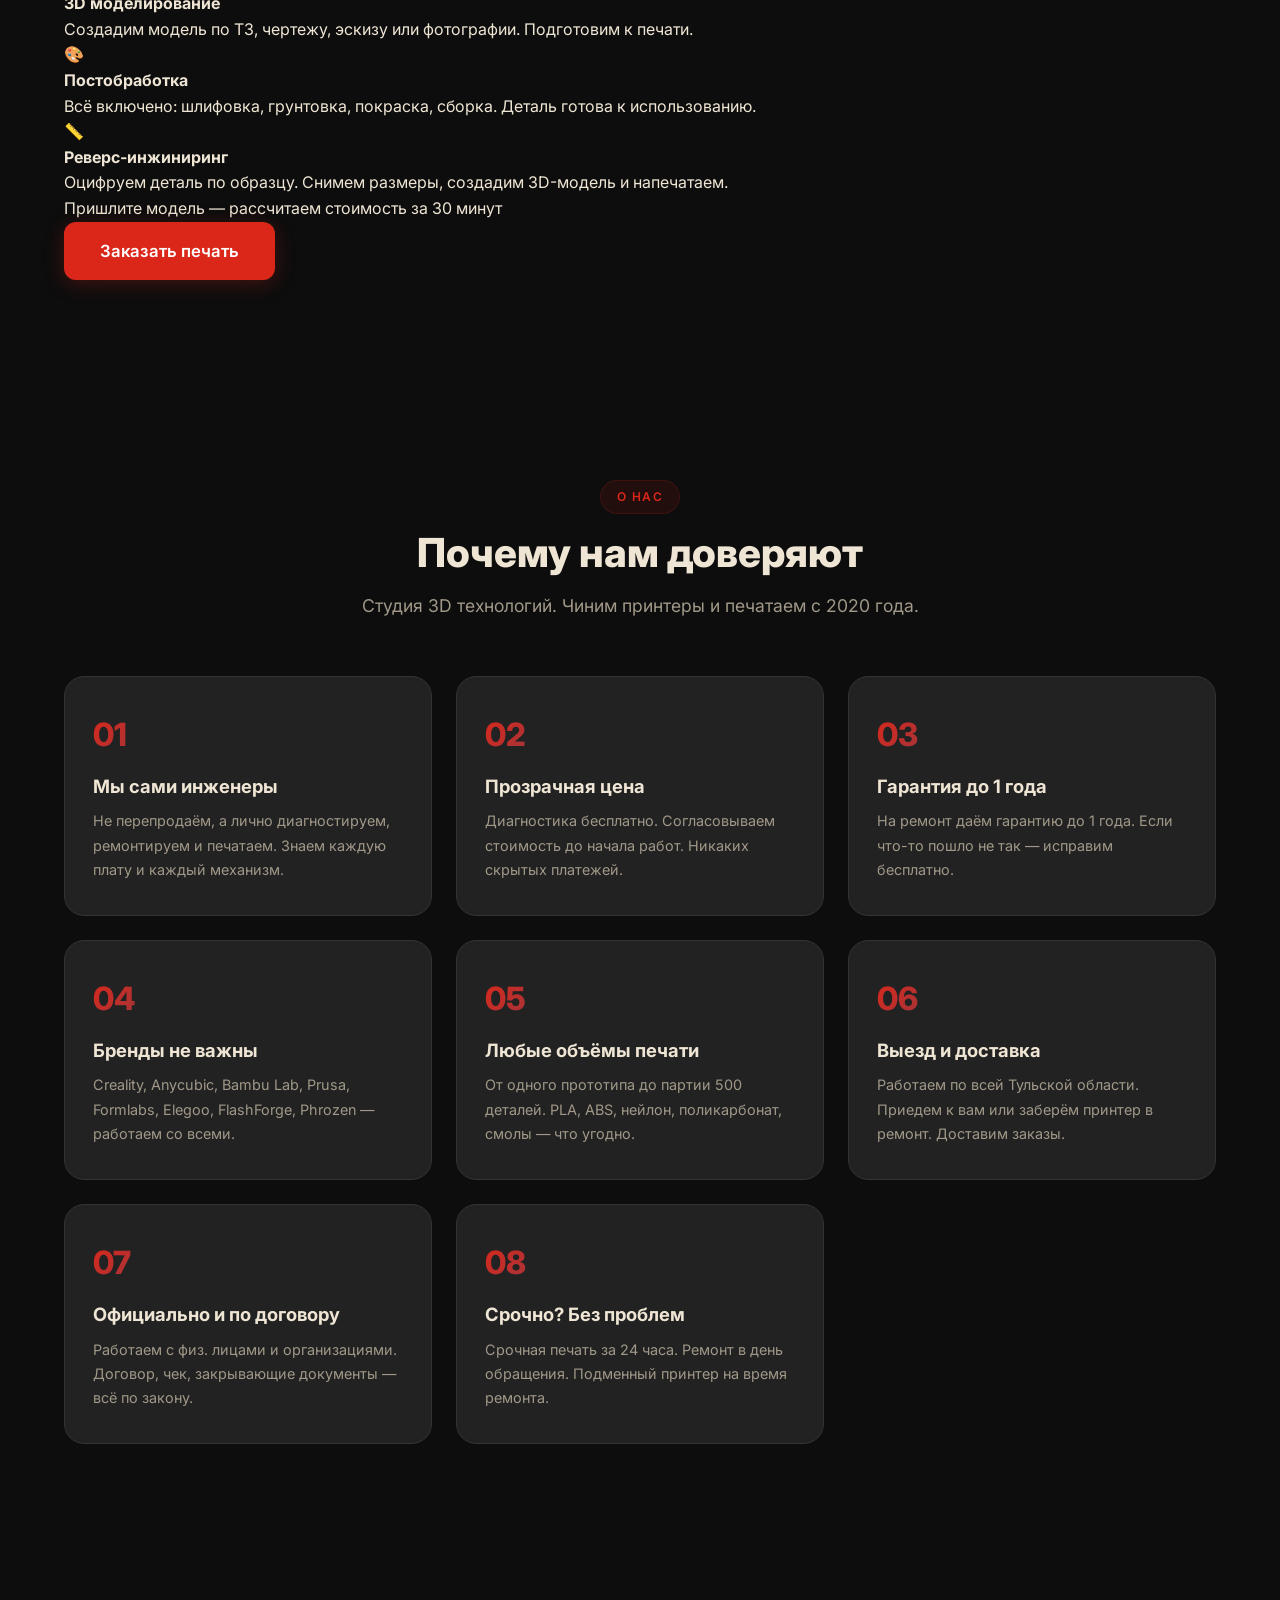
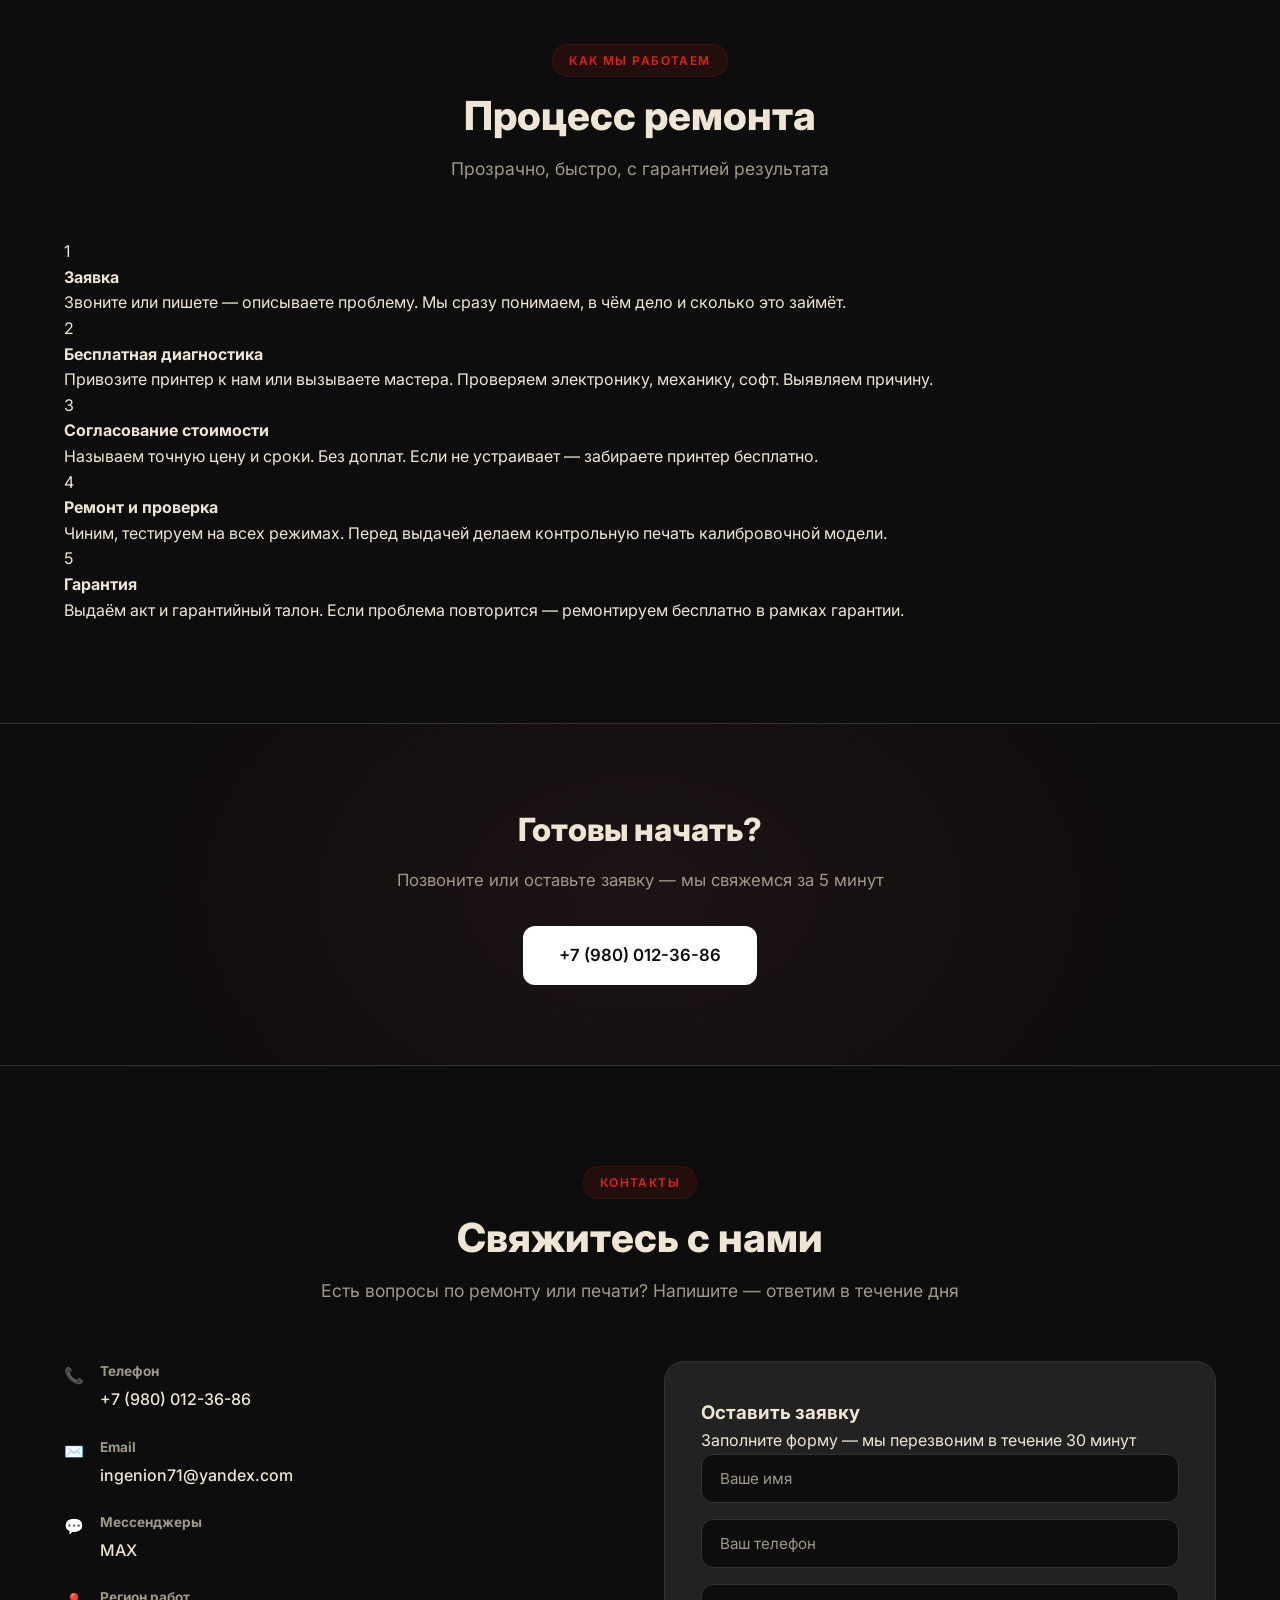
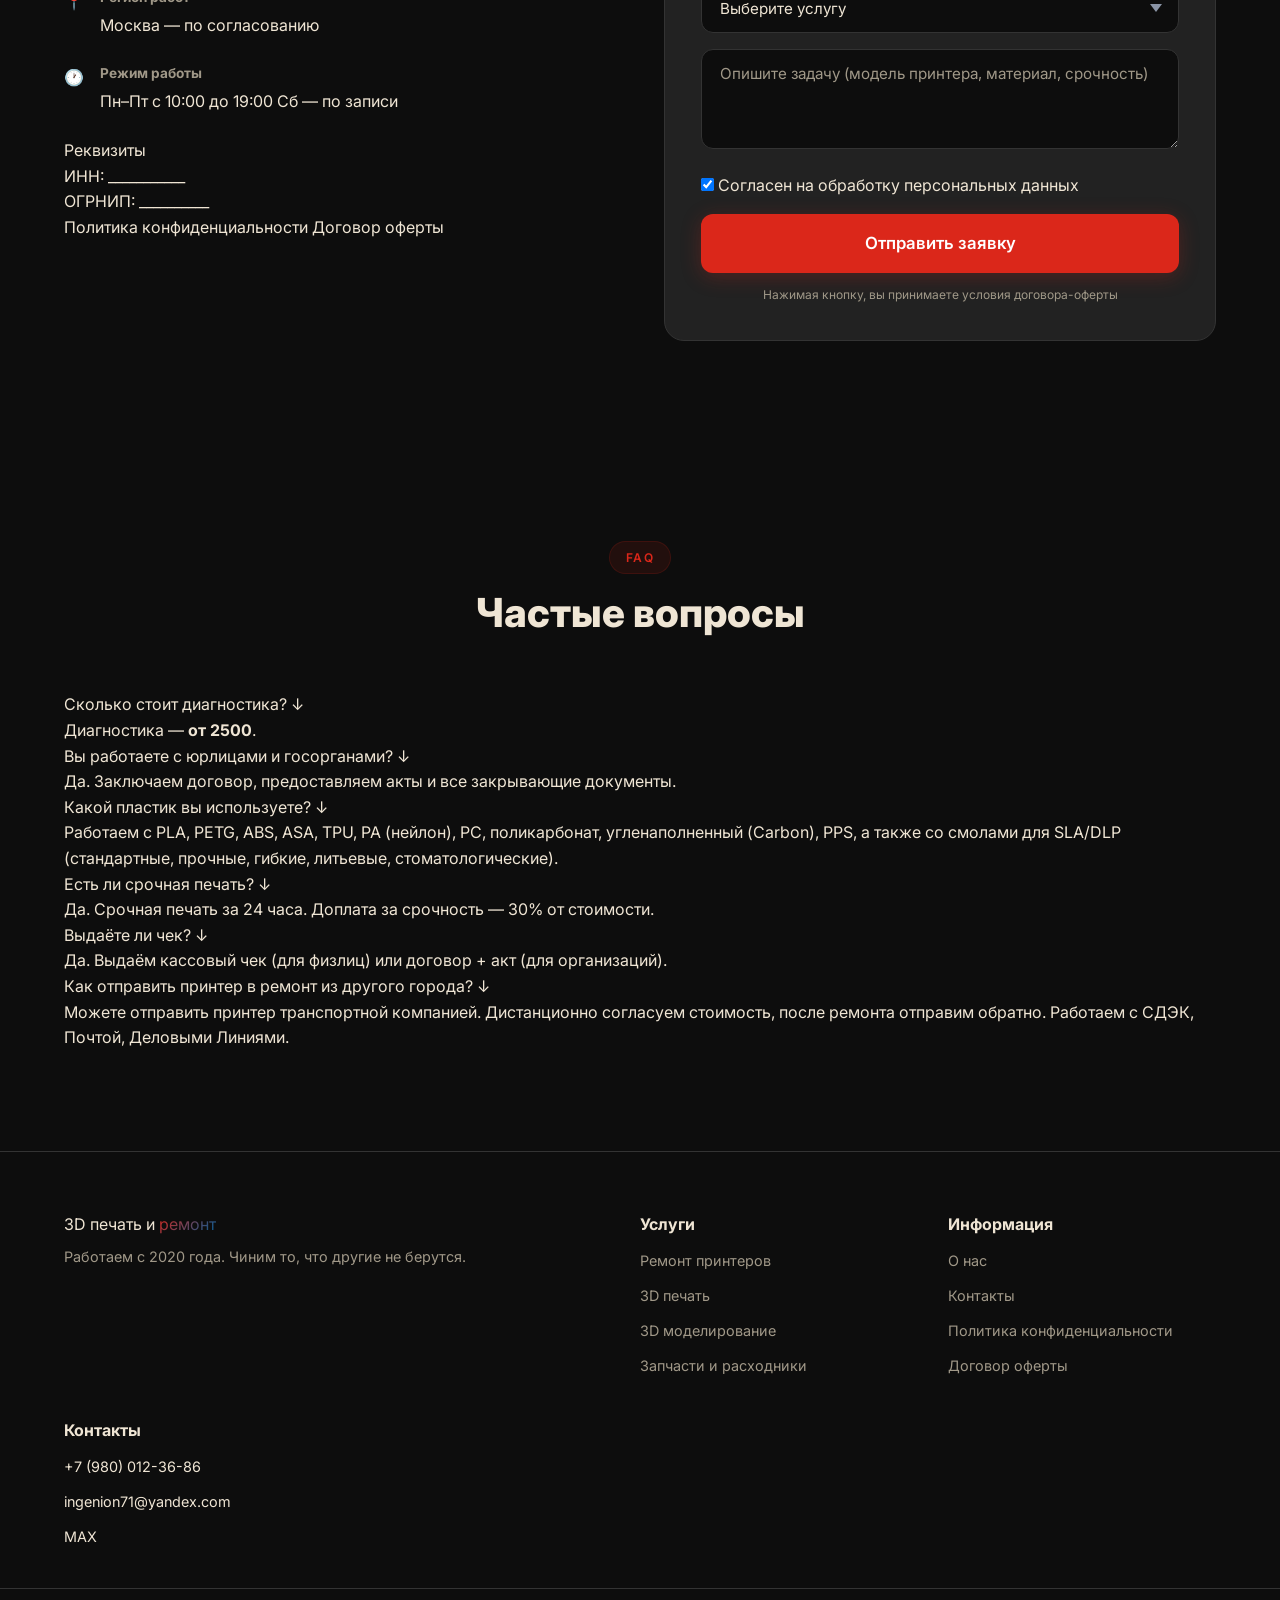
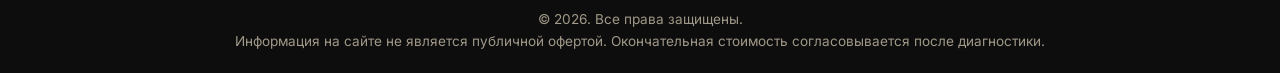
==== commit 010c6cbc: "remove Tula from shipping text" ====
--- a/index.html
+++ b/index.html
@@ -598,7 +598,7 @@
             <span class="faq__arrow">↓</span>
           </button>
           <div class="faq__answer">
-            <p>Можете отправить принтер транспортной компанией в Тулу. Дистанционно согласуем стоимость, после ремонта отправим обратно. Работаем с СДЭК, Почтой, Деловыми Линиями.</p>
+            <p>Можете отправить принтер транспортной компанией. Дистанционно согласуем стоимость, после ремонта отправим обратно. Работаем с СДЭК, Почтой, Деловыми Линиями.</p>
           </div>
         </div>
       </div>
